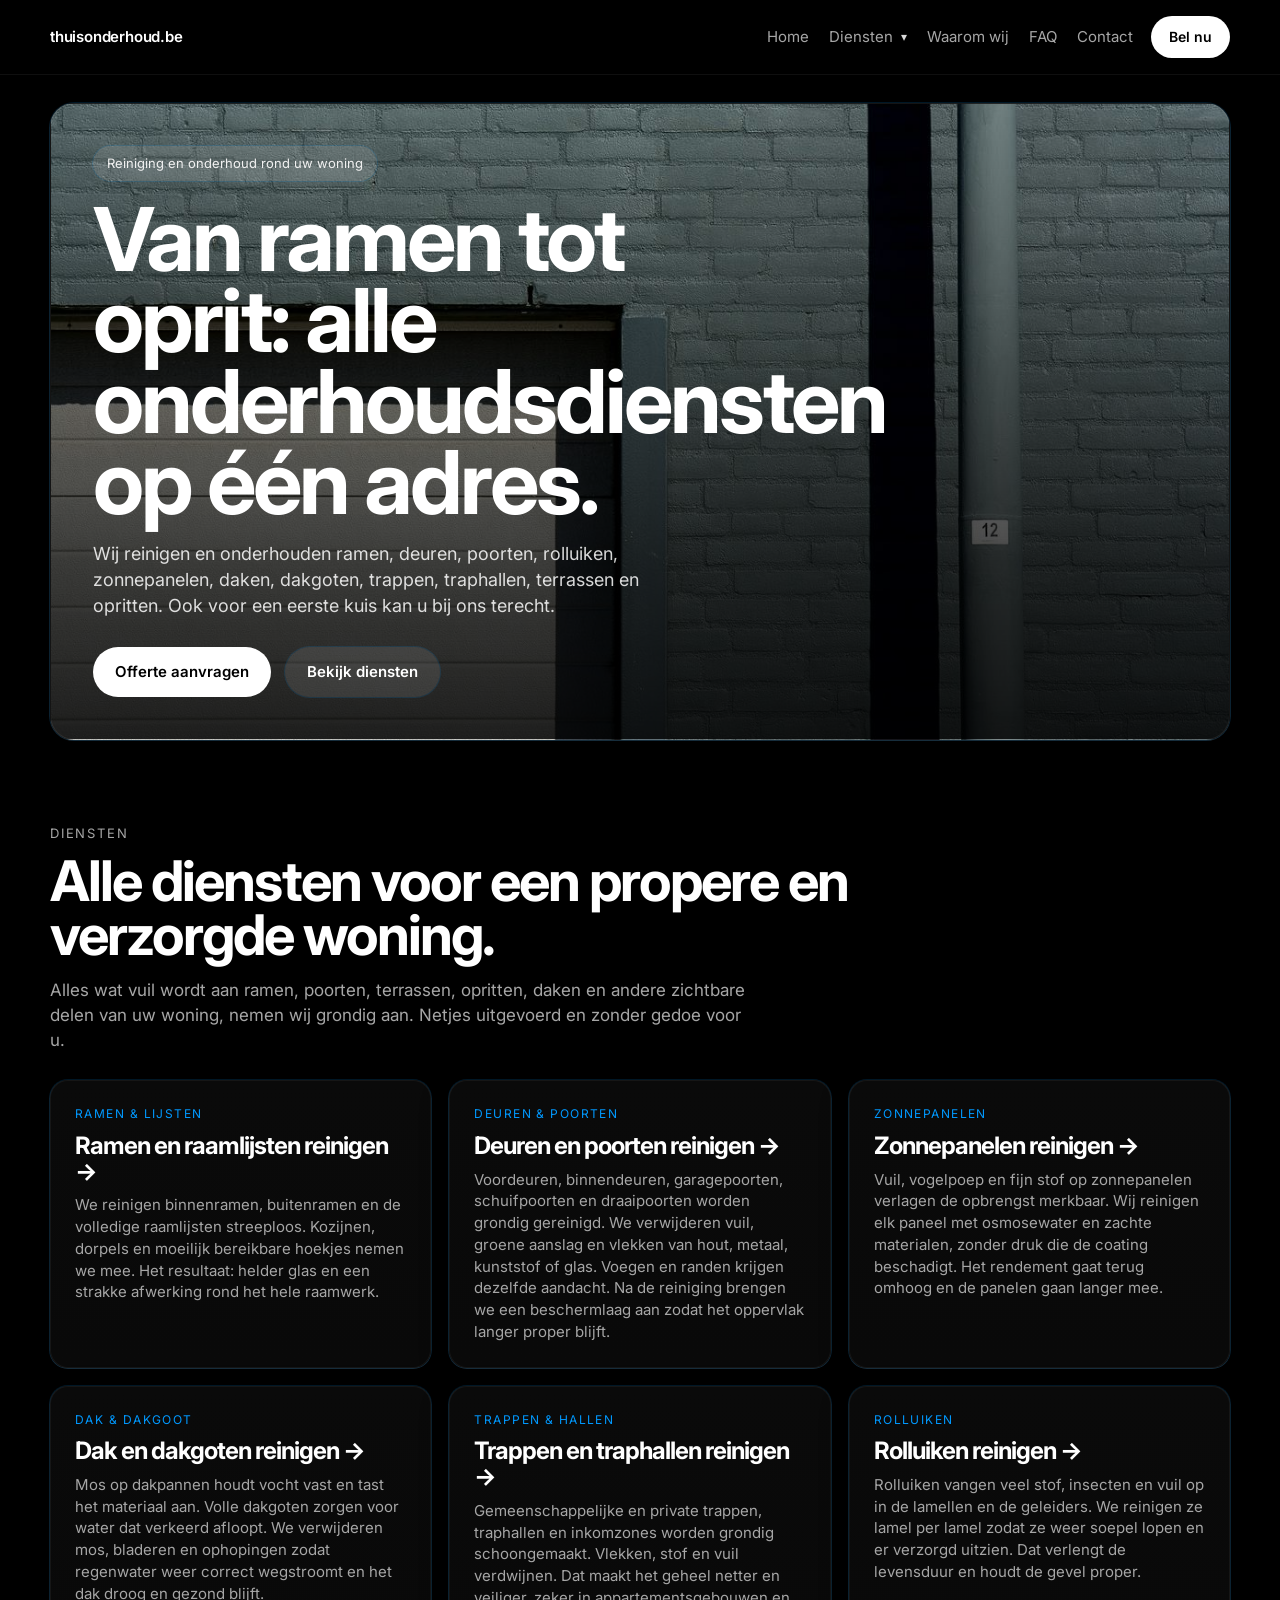
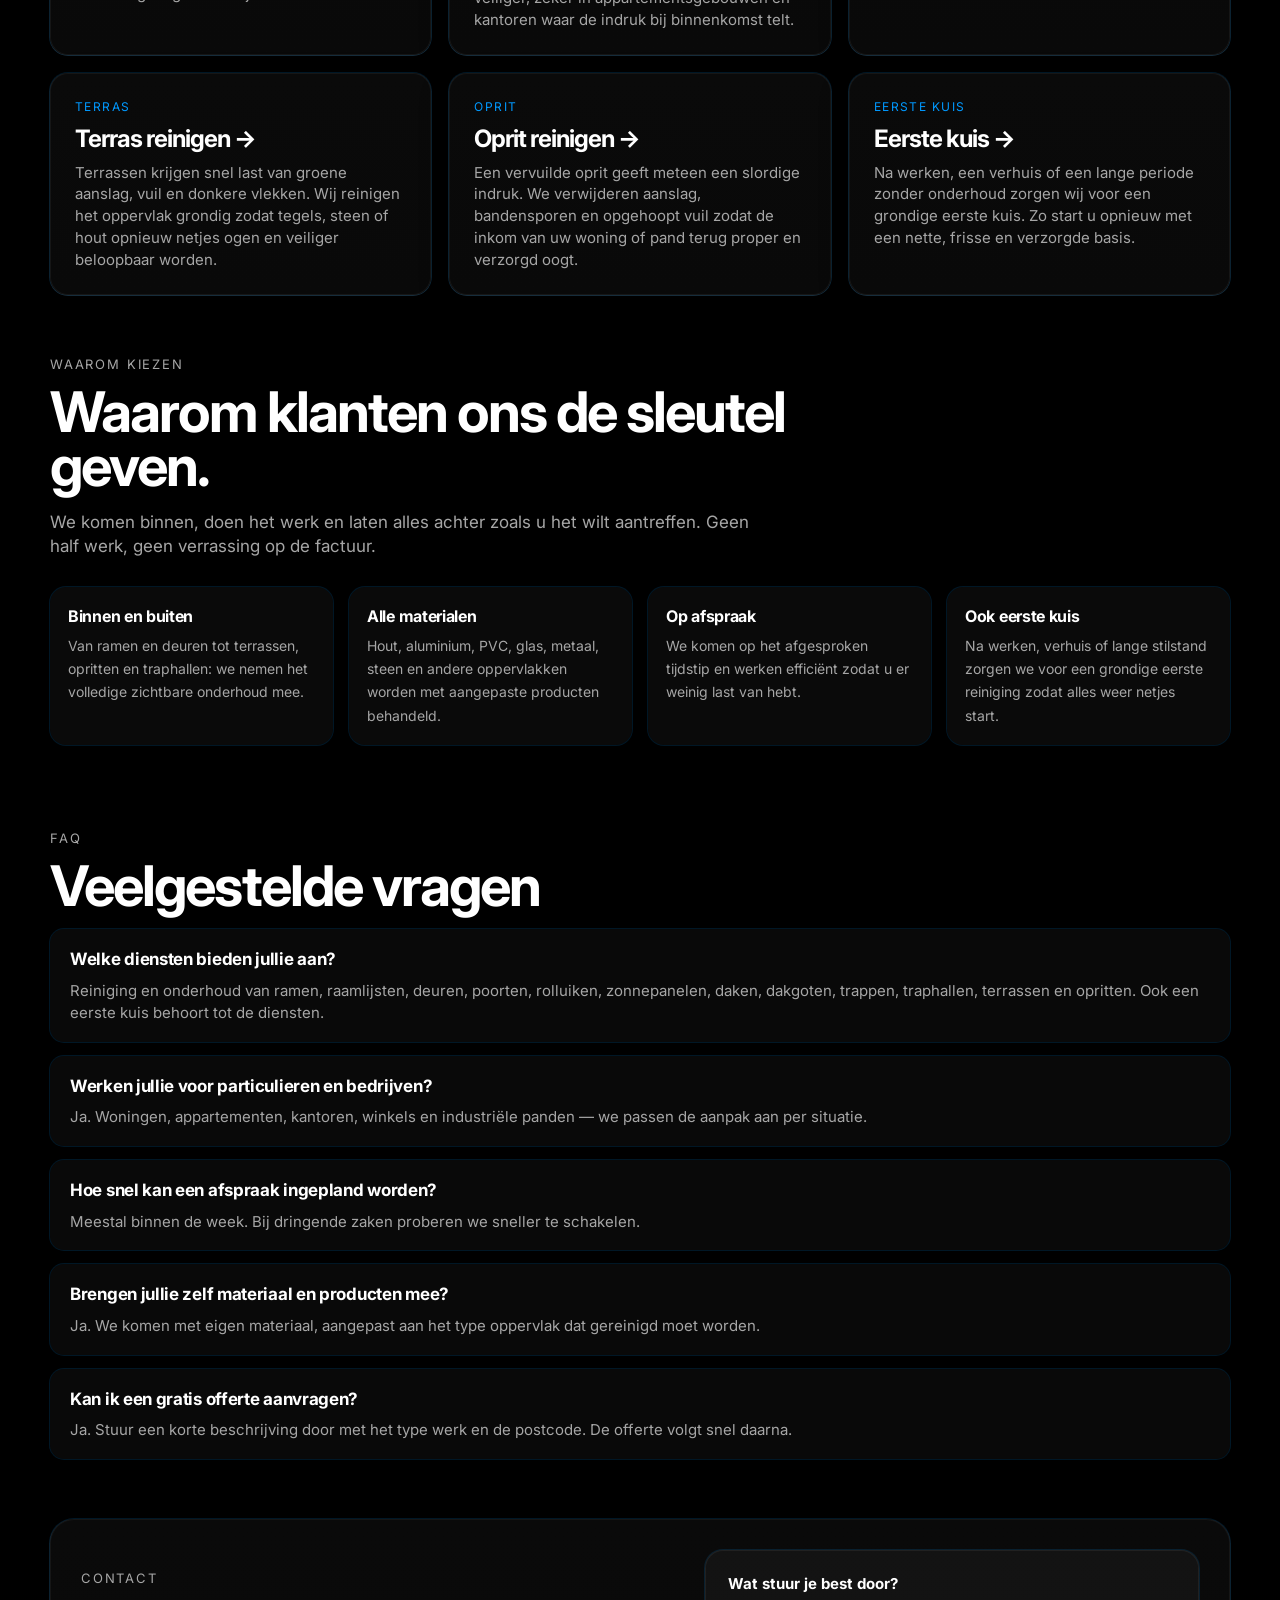
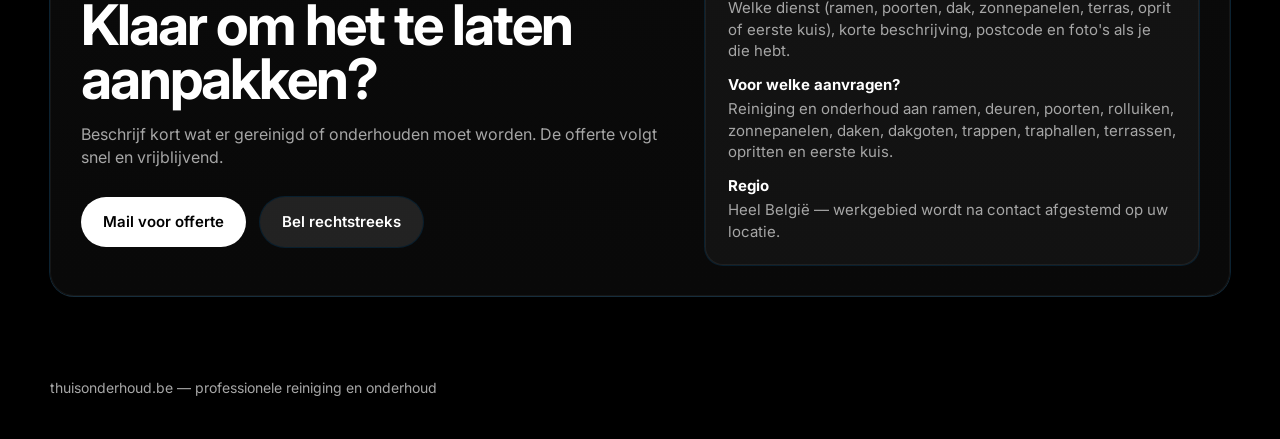
==== index.html @ 071a47ce "Add dedicated pages for new services" ====
<!DOCTYPE html>
<html lang="nl">
<head>
  <meta charset="UTF-8" />
  <meta name="viewport" content="width=device-width, initial-scale=1.0" />
  <title>Thuisonderhoud | Reiniging en onderhoud van ramen, poorten, daken en meer</title>
  <meta name="description" content="Professionele reiniging en onderhoud van ramen, deuren, poorten, zonnepanelen, daken, dakgoten, rolluiken en traphallen in België." />
  <link rel="preconnect" href="https://fonts.googleapis.com">
  <link rel="preconnect" href="https://fonts.gstatic.com" crossorigin>
  <link href="https://fonts.googleapis.com/css2?family=DM+Sans:opsz,wght@9..40,400;9..40,500;9..40,600;9..40,700;9..40,800&family=Inter:wght@400;500;600;700&display=swap" rel="stylesheet">
  <style>
    :root {
      --bg: #000000;
      --surface: #090909;
      --text: #ffffff;
      --muted: #a6a6a6;
      --accent: #0099ff;
      --accent-ring: rgba(0, 153, 255, 0.15);
      --frost: rgba(255, 255, 255, 0.1);
      --frost-hover: rgba(255, 255, 255, 0.16);
      --radius-card: 14px;
      --radius-pill: 999px;
      --container: 1180px;
      --shadow-float: rgba(255, 255, 255, 0.1) 0px 0.5px 0px 0.5px, rgba(0, 0, 0, 0.25) 0px 10px 30px;
      --ring: rgba(0, 153, 255, 0.15) 0px 0px 0px 1px;
    }

    * { box-sizing: border-box; margin: 0; padding: 0; }
    html { scroll-behavior: smooth; }
    body {
      background: var(--bg);
      color: var(--text);
      font-family: 'Inter', system-ui, sans-serif;
      line-height: 1.45;
      -webkit-font-smoothing: antialiased;
      text-rendering: optimizeLegibility;
    }
    a { color: inherit; text-decoration: none; }
    img { max-width: 100%; display: block; }
    .container { width: min(100% - 32px, var(--container)); margin: 0 auto; }

    nav {
      position: sticky;
      top: 0;
      z-index: 50;
      background: rgba(0,0,0,0.92);
      border-bottom: 1px solid rgba(255,255,255,0.06);
      backdrop-filter: blur(8px);
    }
    .nav-inner {
      display: flex;
      align-items: center;
      justify-content: space-between;
      padding: 16px 0;
      gap: 16px;
    }
    .brand {
      font-size: 15px;
      font-weight: 600;
      letter-spacing: -0.2px;
    }
    .nav-shell {
      display: flex;
      align-items: center;
      gap: 18px;
    }
    .nav-links {
      display: flex;
      gap: 20px;
      color: var(--muted);
      font-size: 15px;
      align-items: center;
    }
    .nav-item {
      position: relative;
    }
    .nav-item > a,
    .nav-item > button {
      display: inline-flex;
      align-items: center;
      gap: 8px;
      background: none;
      border: 0;
      color: inherit;
      font: inherit;
      cursor: pointer;
    }
    .nav-item.has-dropdown > button::after {
      content: '▾';
      font-size: 12px;
      color: #d9d9d9;
    }
    .nav-dropdown {
      position: absolute;
      top: calc(100% + 14px);
      left: 0;
      min-width: 300px;
      background: rgba(12,12,12,0.98);
      border: 1px solid rgba(255,255,255,0.08);
      border-radius: 18px;
      padding: 12px;
      box-shadow: var(--ring), var(--shadow-float);
      display: none;
      z-index: 60;
    }
    .nav-dropdown a {
      display: block;
      padding: 12px 14px;
      border-radius: 12px;
      color: #f2f2f2;
    }
    .nav-dropdown a:hover {
      background: rgba(255,255,255,0.08);
    }
    .nav-item:hover .nav-dropdown,
    .nav-item:focus-within .nav-dropdown,
    .nav-item.open .nav-dropdown {
      display: block;
    }
    .nav-toggle {
      display: none;
      width: 46px;
      height: 46px;
      border-radius: 14px;
      border: 1px solid rgba(255,255,255,0.1);
      background: rgba(255,255,255,0.06);
      color: #fff;
      align-items: center;
      justify-content: center;
      font-size: 20px;
      cursor: pointer;
    }
    .nav-cta {
      padding: 11px 18px;
      border-radius: var(--radius-pill);
      background: #fff;
      color: #000;
      font-size: 14px;
      font-weight: 600;
      white-space: nowrap;
    }

    .hero {
      padding: 28px 0 42px;
    }
    .hero-banner {
      position: relative;
      min-height: 620px;
      border-radius: 24px;
      overflow: hidden;
      display: flex;
      align-items: flex-end;
      padding: 42px;
      background:
        linear-gradient(180deg, rgba(0,0,0,0.12) 0%, rgba(0,0,0,0.72) 72%, rgba(0,0,0,0.86) 100%),
        url('assets/hero-clean.jpg') center center / cover no-repeat;
      box-shadow: var(--ring), var(--shadow-float);
      border: 1px solid rgba(255,255,255,0.08);
    }
    .hero-copy {
      max-width: 640px;
    }
    .eyebrow {
      display: inline-block;
      margin-bottom: 18px;
      padding: 8px 14px;
      border-radius: var(--radius-pill);
      background: rgba(255,255,255,0.12);
      color: #f1f1f1;
      font-size: 13px;
      box-shadow: var(--ring);
    }
    h1 {
      font-size: clamp(42px, 8vw, 88px);
      line-height: 0.92;
      letter-spacing: -3px;
      font-weight: 700;
      max-width: 760px;
    }
    .hero p {
      margin-top: 18px;
      max-width: 560px;
      color: rgba(255,255,255,0.84);
      font-size: 18px;
    }
    .hero-actions {
      display: flex;
      gap: 14px;
      margin-top: 28px;
      flex-wrap: wrap;
    }
    .btn-primary,
    .btn-secondary {
      padding: 14px 22px;
      border-radius: var(--radius-pill);
      font-weight: 600;
      font-size: 15px;
      transition: 0.2s ease;
    }
    .btn-primary {
      background: #fff;
      color: #000;
    }
    .btn-secondary {
      background: var(--frost);
      color: #fff;
      box-shadow: var(--ring);
    }
    .btn-secondary:hover { background: var(--frost-hover); }

    section {
      padding: 42px 0;
    }
    .section-alt {
      padding-top: 18px;
    }
    .section-compact {
      padding-top: 18px;
      padding-bottom: 54px;
    }
    .section-label {
      color: var(--muted);
      font-size: 13px;
      margin-bottom: 12px;
      text-transform: uppercase;
      letter-spacing: 0.14em;
    }
    h2 {
      font-size: clamp(30px, 5vw, 56px);
      line-height: 0.96;
      letter-spacing: -2px;
      font-weight: 700;
      max-width: 820px;
      margin-bottom: 16px;
    }
    .section-intro {
      color: var(--muted);
      max-width: 700px;
      font-size: 17px;
      margin-bottom: 28px;
    }

    .cards {
      display: grid;
      grid-template-columns: repeat(3, minmax(0, 1fr));
      gap: 18px;
    }
    .card {
      background: linear-gradient(180deg, rgba(255,255,255,0.04) 0%, rgba(9,9,9,1) 100%);
      border-radius: 18px;
      padding: 24px;
      box-shadow: var(--ring), var(--shadow-float);
      border: 1px solid rgba(255,255,255,0.05);
    }
    .card-kicker {
      color: var(--accent);
      font-size: 12px;
      margin-bottom: 10px;
      text-transform: uppercase;
      letter-spacing: 0.12em;
    }
    .card h3 {
      font-size: 24px;
      line-height: 1.08;
      letter-spacing: -1px;
      margin-bottom: 10px;
    }
    .card p {
      color: var(--muted);
      font-size: 15px;
    }

    .feature-band {
      display: grid;
      grid-template-columns: repeat(4, minmax(0, 1fr));
      gap: 16px;
    }
    .feature-pill {
      padding: 18px;
      border-radius: 16px;
      background: rgba(255,255,255,0.04);
      box-shadow: var(--ring);
    }
    .feature-pill strong {
      display: block;
      margin-bottom: 6px;
      font-size: 16px;
      letter-spacing: -0.3px;
    }
    .feature-pill span {
      color: var(--muted);
      font-size: 14px;
    }

    .faq-list {
      display: grid;
      gap: 14px;
    }
    .faq-item {
      background: var(--surface);
      border-radius: 14px;
      padding: 18px 20px;
      box-shadow: var(--ring);
    }
    .faq-item strong {
      display: block;
      font-size: 17px;
      margin-bottom: 8px;
      letter-spacing: -0.3px;
    }
    .faq-item p {
      color: var(--muted);
      font-size: 15px;
    }

    .cta-wrap {
      background: linear-gradient(180deg, rgba(255,255,255,0.04) 0%, rgba(9,9,9,1) 100%);
      border-radius: 24px;
      padding: 30px;
      box-shadow: var(--ring), var(--shadow-float);
      border: 1px solid rgba(255,255,255,0.05);
      display: grid;
      grid-template-columns: 1.1fr 0.9fr;
      gap: 20px;
      align-items: center;
    }
    .cta-wrap p { color: var(--muted); font-size: 16px; margin-top: 12px; }

    .contact-box {
      background: rgba(255,255,255,0.04);
      border-radius: 18px;
      padding: 22px;
      border: 1px solid rgba(255,255,255,0.06);
      box-shadow: var(--ring);
    }
    .contact-box ul {
      list-style: none;
      display: grid;
      gap: 12px;
      color: var(--muted);
      font-size: 15px;
    }
    .contact-box li strong {
      color: #fff;
      display: block;
      margin-bottom: 2px;
    }

    footer {
      padding: 28px 0 40px;
      color: var(--muted);
      font-size: 14px;
    }

    @media (max-width: 980px) {
      .cta-wrap,
      .cards,
      .feature-band {
        grid-template-columns: 1fr;
      }
      .nav-inner {
        display: grid;
        grid-template-columns: 1fr auto;
        align-items: center;
      }
      .nav-shell {
        width: 100%;
        grid-column: 1 / -1;
        order: 3;
        display: none;
        flex-direction: column;
        align-items: stretch;
        gap: 14px;
        padding: 14px 0 6px;
      }
      .nav-shell.open {
        display: flex;
      }
      .nav-toggle {
        display: inline-flex;
      }
      .nav-links {
        display: flex;
        flex-direction: column;
        align-items: stretch;
        gap: 10px;
        width: 100%;
      }
      .nav-item { width: 100%; }
      .nav-item > a,
      .nav-item > button {
        width: 100%;
        justify-content: space-between;
        padding: 14px 16px;
        border-radius: 14px;
        background: rgba(255,255,255,0.05);
        color: #f2f2f2;
      }
      .nav-dropdown {
        position: static;
        min-width: 0;
        margin-top: 8px;
      }
      .nav-item:not(.open) .nav-dropdown {
        display: none;
      }
      .nav-cta {
        width: 100%;
        text-align: center;
        display: inline-flex;
        justify-content: center;
      }
      h1 {
        font-size: clamp(34px, 11vw, 52px);
        letter-spacing: -1.8px;
      }
      h2 { letter-spacing: -1.2px; }
      .hero {
        padding-top: 20px;
        padding-bottom: 30px;
      }
      .hero-banner {
        min-height: 420px;
        padding: 24px;
        border-radius: 20px;
      }
      .hero p {
        font-size: 16px;
      }
      .hero-actions {
        gap: 10px;
      }
      .btn-primary,
      .btn-secondary {
        width: 100%;
        text-align: center;
      }
      .card,
      .cta-wrap,
      .contact-box {
        border-radius: 16px;
      }
      .card,
      .contact-box {
        padding: 20px;
      }
      .cta-wrap {
        padding: 22px;
      }
      .section-compact { padding-bottom: 42px; }
    }
  </style>
</head>
<body>
  <nav>
    <div class="container nav-inner">
      <a class="brand" href="index.html">thuisonderhoud.be</a>
      <button class="nav-toggle" type="button" aria-label="Menu openen" aria-expanded="false">☰</button>
      <div class="nav-shell">
        <div class="nav-links">
          <div class="nav-item"><a href="index.html">Home</a></div>
          <div class="nav-item has-dropdown">
            <button type="button">Diensten</button>
            <div class="nav-dropdown">
              <a href="ramen-en-lijsten.html">Ramenreiniging</a>
              <a href="deuren-en-poorten.html">Deuren en poorten reiniging</a>
              <a href="zonnepanelen.html">Zonnepanelen reinigen</a>
              <a href="dak-en-dakgoot.html">Dak en dakgoot onderhoud</a>
              <a href="trappen-en-traphallen.html">Trap en traphallen onderhoud</a>
              <a href="rolluiken.html">Rolluiken onderhoud</a>
              <a href="terras-reinigen.html">Terras reinigen</a>
              <a href="oprit-reinigen.html">Oprit reinigen</a>
              <a href="eerste-kuis.html">Eerste kuis</a>
              <a href="#contact">Offerte aanvragen</a>
            </div>
          </div>
          <div class="nav-item"><a href="#voordelen">Waarom wij</a></div>
          <div class="nav-item"><a href="#faq">FAQ</a></div>
          <div class="nav-item"><a href="contact.html">Contact</a></div>
        </div>
        <a class="nav-cta" href="tel:+32000000000">Bel nu</a>
      </div>
    </div>
  </nav>

  <main>
    <section class="hero">
      <div class="container">
        <div class="hero-banner">
          <div class="hero-copy">
            <span class="eyebrow">Reiniging en onderhoud rond uw woning</span>
            <h1>Van ramen tot oprit: alle onderhoudsdiensten op één adres.</h1>
            <p>Wij reinigen en onderhouden ramen, deuren, poorten, rolluiken, zonnepanelen, daken, dakgoten, trappen, traphallen, terrassen en opritten. Ook voor een eerste kuis kan u bij ons terecht.</p>
            <div class="hero-actions">
              <a class="btn-primary" href="#contact">Offerte aanvragen</a>
              <a class="btn-secondary" href="#diensten">Bekijk diensten</a>
            </div>
          </div>
        </div>
      </div>
    </section>

    <section id="diensten">
      <div class="container">
        <div class="section-label">Diensten</div>
        <h2>Alle diensten voor een propere en verzorgde woning.</h2>
        <p class="section-intro">Alles wat vuil wordt aan ramen, poorten, terrassen, opritten, daken en andere zichtbare delen van uw woning, nemen wij grondig aan. Netjes uitgevoerd en zonder gedoe voor u.</p>
        <div class="cards">
          <article class="card">
            <div class="card-kicker">Ramen &amp; lijsten</div>
<a href="ramen-en-lijsten.html" style="color:inherit;"><h3>Ramen en raamlijsten reinigen →</h3></a>
            <p>We reinigen binnenramen, buitenramen en de volledige raamlijsten streeploos. Kozijnen, dorpels en moeilijk bereikbare hoekjes nemen we mee. Het resultaat: helder glas en een strakke afwerking rond het hele raamwerk.</p>
          </article>
          <article class="card">
            <div class="card-kicker">Deuren &amp; poorten</div>
<a href="deuren-en-poorten.html" style="color:inherit;"><h3>Deuren en poorten reinigen →</h3></a>
            <p>Voordeuren, binnendeuren, garagepoorten, schuifpoorten en draaipoorten worden grondig gereinigd. We verwijderen vuil, groene aanslag en vlekken van hout, metaal, kunststof of glas. Voegen en randen krijgen dezelfde aandacht. Na de reiniging brengen we een beschermlaag aan zodat het oppervlak langer proper blijft.</p>
          </article>
          <article class="card">
            <div class="card-kicker">Zonnepanelen</div>
<a href="zonnepanelen.html" style="color:inherit;"><h3>Zonnepanelen reinigen →</h3></a>
            <p>Vuil, vogelpoep en fijn stof op zonnepanelen verlagen de opbrengst merkbaar. Wij reinigen elk paneel met osmosewater en zachte materialen, zonder druk die de coating beschadigt. Het rendement gaat terug omhoog en de panelen gaan langer mee.</p>
          </article>
          <article class="card">
            <div class="card-kicker">Dak &amp; dakgoot</div>
<a href="dak-en-dakgoot.html" style="color:inherit;"><h3>Dak en dakgoten reinigen →</h3></a>
            <p>Mos op dakpannen houdt vocht vast en tast het materiaal aan. Volle dakgoten zorgen voor water dat verkeerd afloopt. We verwijderen mos, bladeren en ophopingen zodat regenwater weer correct wegstroomt en het dak droog en gezond blijft.</p>
          </article>
          <article class="card">
            <div class="card-kicker">Trappen &amp; hallen</div>
<a href="trappen-en-traphallen.html" style="color:inherit;"><h3>Trappen en traphallen reinigen →</h3></a>
            <p>Gemeenschappelijke en private trappen, traphallen en inkomzones worden grondig schoongemaakt. Vlekken, stof en vuil verdwijnen. Dat maakt het geheel netter en veiliger, zeker in appartementsgebouwen en kantoren waar de indruk bij binnenkomst telt.</p>
          </article>
          <article class="card">
            <div class="card-kicker">Rolluiken</div>
<a href="rolluiken.html" style="color:inherit;"><h3>Rolluiken reinigen →</h3></a>
            <p>Rolluiken vangen veel stof, insecten en vuil op in de lamellen en de geleiders. We reinigen ze lamel per lamel zodat ze weer soepel lopen en er verzorgd uitzien. Dat verlengt de levensduur en houdt de gevel proper.</p>
          </article>
          <article class="card">
            <div class="card-kicker">Terras</div>
<a href="terras-reinigen.html" style="color:inherit;"><h3>Terras reinigen →</h3></a>
            <p>Terrassen krijgen snel last van groene aanslag, vuil en donkere vlekken. Wij reinigen het oppervlak grondig zodat tegels, steen of hout opnieuw netjes ogen en veiliger beloopbaar worden.</p>
          </article>
          <article class="card">
            <div class="card-kicker">Oprit</div>
<a href="oprit-reinigen.html" style="color:inherit;"><h3>Oprit reinigen →</h3></a>
            <p>Een vervuilde oprit geeft meteen een slordige indruk. We verwijderen aanslag, bandensporen en opgehoopt vuil zodat de inkom van uw woning of pand terug proper en verzorgd oogt.</p>
          </article>
          <article class="card">
            <div class="card-kicker">Eerste kuis</div>
<a href="eerste-kuis.html" style="color:inherit;"><h3>Eerste kuis →</h3></a>
            <p>Na werken, een verhuis of een lange periode zonder onderhoud zorgen wij voor een grondige eerste kuis. Zo start u opnieuw met een nette, frisse en verzorgde basis.</p>
          </article>
        </div>
      </div>
    </section>

    <section id="voordelen" class="section-alt">
      <div class="container">
        <div class="section-label">Waarom kiezen</div>
        <h2>Waarom klanten ons de sleutel geven.</h2>
        <p class="section-intro">We komen binnen, doen het werk en laten alles achter zoals u het wilt aantreffen. Geen half werk, geen verrassing op de factuur.</p>
        <div class="feature-band">
          <div class="feature-pill">
            <strong>Binnen en buiten</strong>
            <span>Van ramen en deuren tot terrassen, opritten en traphallen: we nemen het volledige zichtbare onderhoud mee.</span>
          </div>
          <div class="feature-pill">
            <strong>Alle materialen</strong>
            <span>Hout, aluminium, PVC, glas, metaal, steen en andere oppervlakken worden met aangepaste producten behandeld.</span>
          </div>
          <div class="feature-pill">
            <strong>Op afspraak</strong>
            <span>We komen op het afgesproken tijdstip en werken efficiënt zodat u er weinig last van hebt.</span>
          </div>
          <div class="feature-pill">
            <strong>Ook eerste kuis</strong>
            <span>Na werken, verhuis of lange stilstand zorgen we voor een grondige eerste reiniging zodat alles weer netjes start.</span>
          </div>
        </div>
      </div>
    </section>

    <section id="faq">
      <div class="container">
        <div class="section-label">FAQ</div>
        <h2>Veelgestelde vragen</h2>
        <div class="faq-list">
          <div class="faq-item">
            <strong>Welke diensten bieden jullie aan?</strong>
            <p>Reiniging en onderhoud van ramen, raamlijsten, deuren, poorten, rolluiken, zonnepanelen, daken, dakgoten, trappen, traphallen, terrassen en opritten. Ook een eerste kuis behoort tot de diensten.</p>
          </div>
          <div class="faq-item">
            <strong>Werken jullie voor particulieren en bedrijven?</strong>
            <p>Ja. Woningen, appartementen, kantoren, winkels en industriële panden — we passen de aanpak aan per situatie.</p>
          </div>
          <div class="faq-item">
            <strong>Hoe snel kan een afspraak ingepland worden?</strong>
            <p>Meestal binnen de week. Bij dringende zaken proberen we sneller te schakelen.</p>
          </div>
          <div class="faq-item">
            <strong>Brengen jullie zelf materiaal en producten mee?</strong>
            <p>Ja. We komen met eigen materiaal, aangepast aan het type oppervlak dat gereinigd moet worden.</p>
          </div>
          <div class="faq-item">
            <strong>Kan ik een gratis offerte aanvragen?</strong>
            <p>Ja. Stuur een korte beschrijving door met het type werk en de postcode. De offerte volgt snel daarna.</p>
          </div>
        </div>
      </div>
    </section>

    <section id="contact" class="section-compact">
      <div class="container">
        <div class="cta-wrap">
          <div>
            <div class="section-label">Contact</div>
            <h2>Klaar om het te laten aanpakken?</h2>
            <p>Beschrijf kort wat er gereinigd of onderhouden moet worden. De offerte volgt snel en vrijblijvend.</p>
            <div class="hero-actions">
              <a class="btn-primary" href="mailto:info@thuisonderhoud.be">Mail voor offerte</a>
              <a class="btn-secondary" href="tel:+32000000000">Bel rechtstreeks</a>
            </div>
          </div>
          <div class="contact-box">
            <ul>
              <li><strong>Wat stuur je best door?</strong> Welke dienst (ramen, poorten, dak, zonnepanelen, terras, oprit of eerste kuis), korte beschrijving, postcode en foto's als je die hebt.</li>
              <li><strong>Voor welke aanvragen?</strong> Reiniging en onderhoud aan ramen, deuren, poorten, rolluiken, zonnepanelen, daken, dakgoten, trappen, traphallen, terrassen, opritten en eerste kuis.</li>
              <li><strong>Regio</strong> Heel België — werkgebied wordt na contact afgestemd op uw locatie.</li>
            </ul>
          </div>
        </div>
      </div>
    </section>
  </main>

  <footer>
    <div class="container">thuisonderhoud.be — professionele reiniging en onderhoud</div>
  </footer>
  <script>
    const navToggle = document.querySelector('.nav-toggle');
    const navShell = document.querySelector('.nav-shell');
    const dropdownButton = document.querySelector('.nav-item.has-dropdown > button');
    const dropdownItem = document.querySelector('.nav-item.has-dropdown');

    if (navToggle && navShell) {
      navToggle.addEventListener('click', () => {
        const open = navShell.classList.toggle('open');
        navToggle.setAttribute('aria-expanded', open ? 'true' : 'false');
      });
    }

    if (dropdownButton && dropdownItem && window.innerWidth <= 980) {
      dropdownButton.addEventListener('click', () => {
        dropdownItem.classList.toggle('open');
      });
    }
  </script>
</body>
</html>
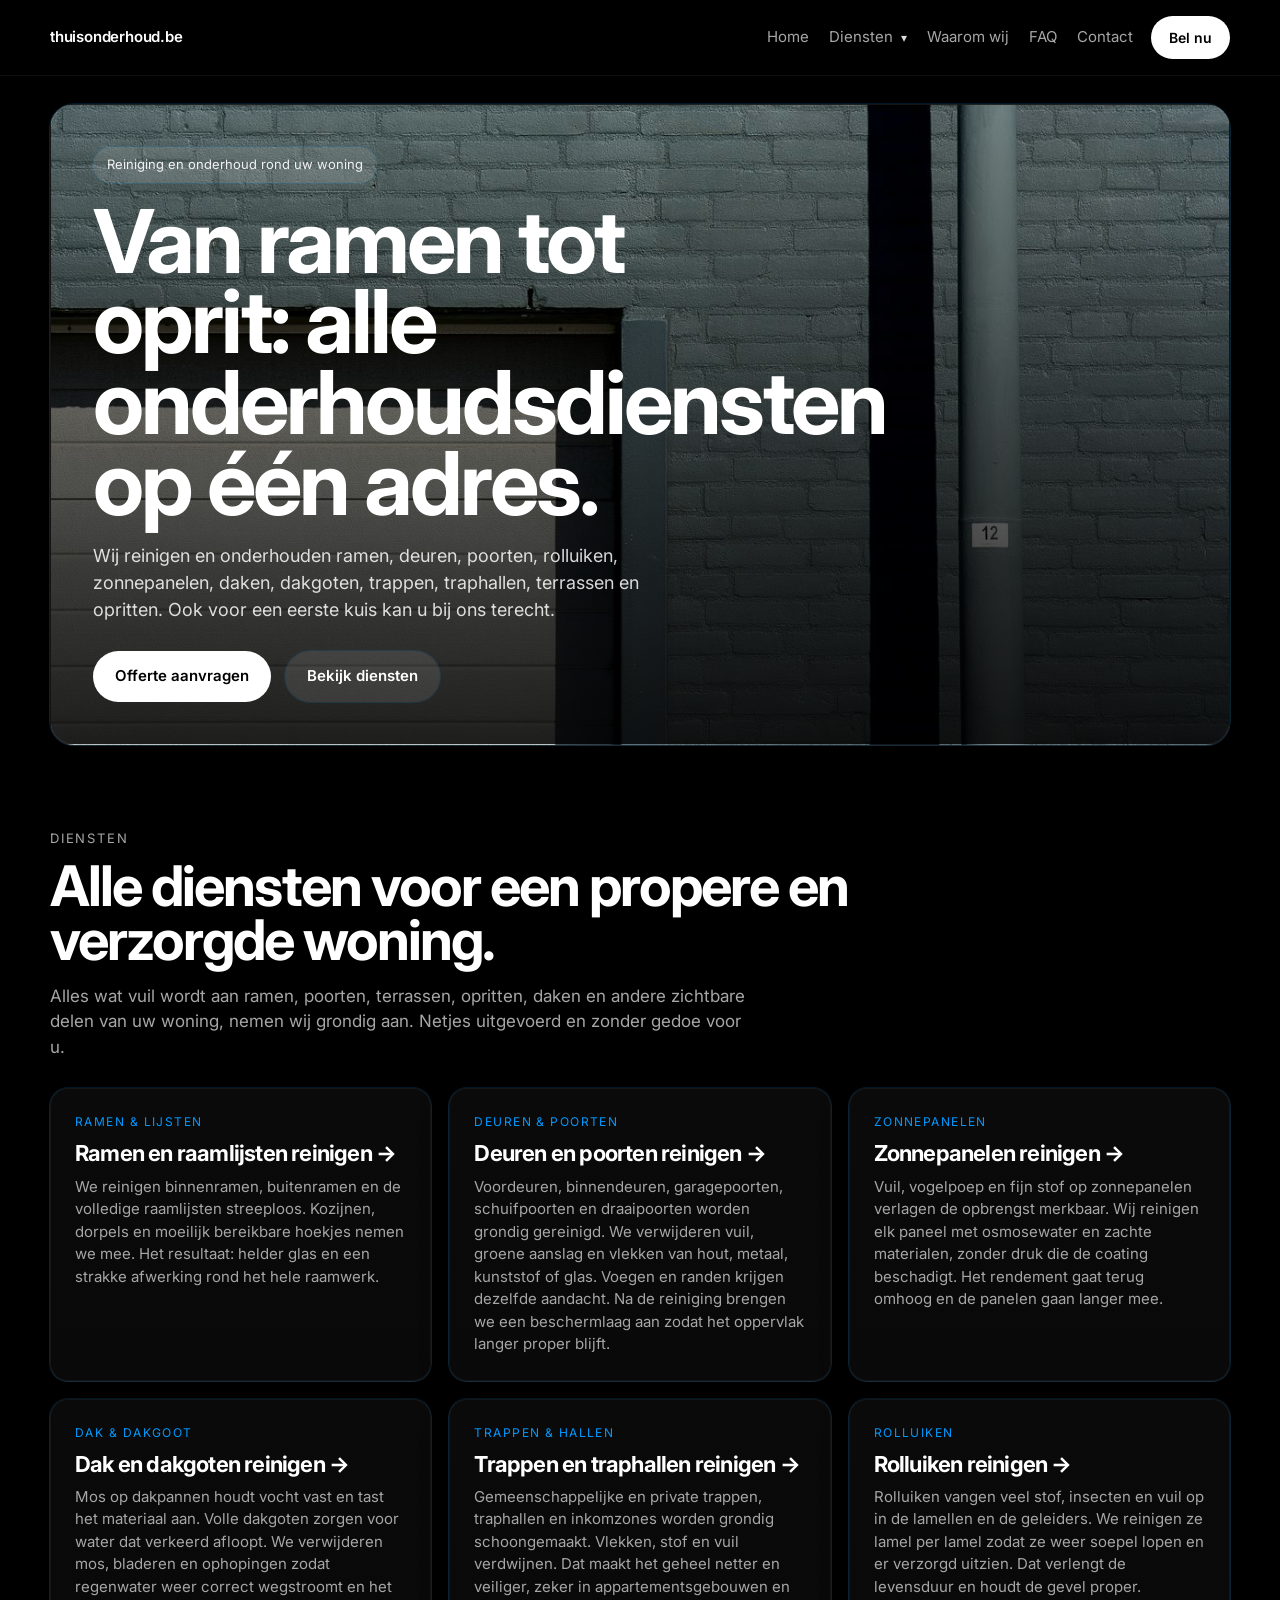
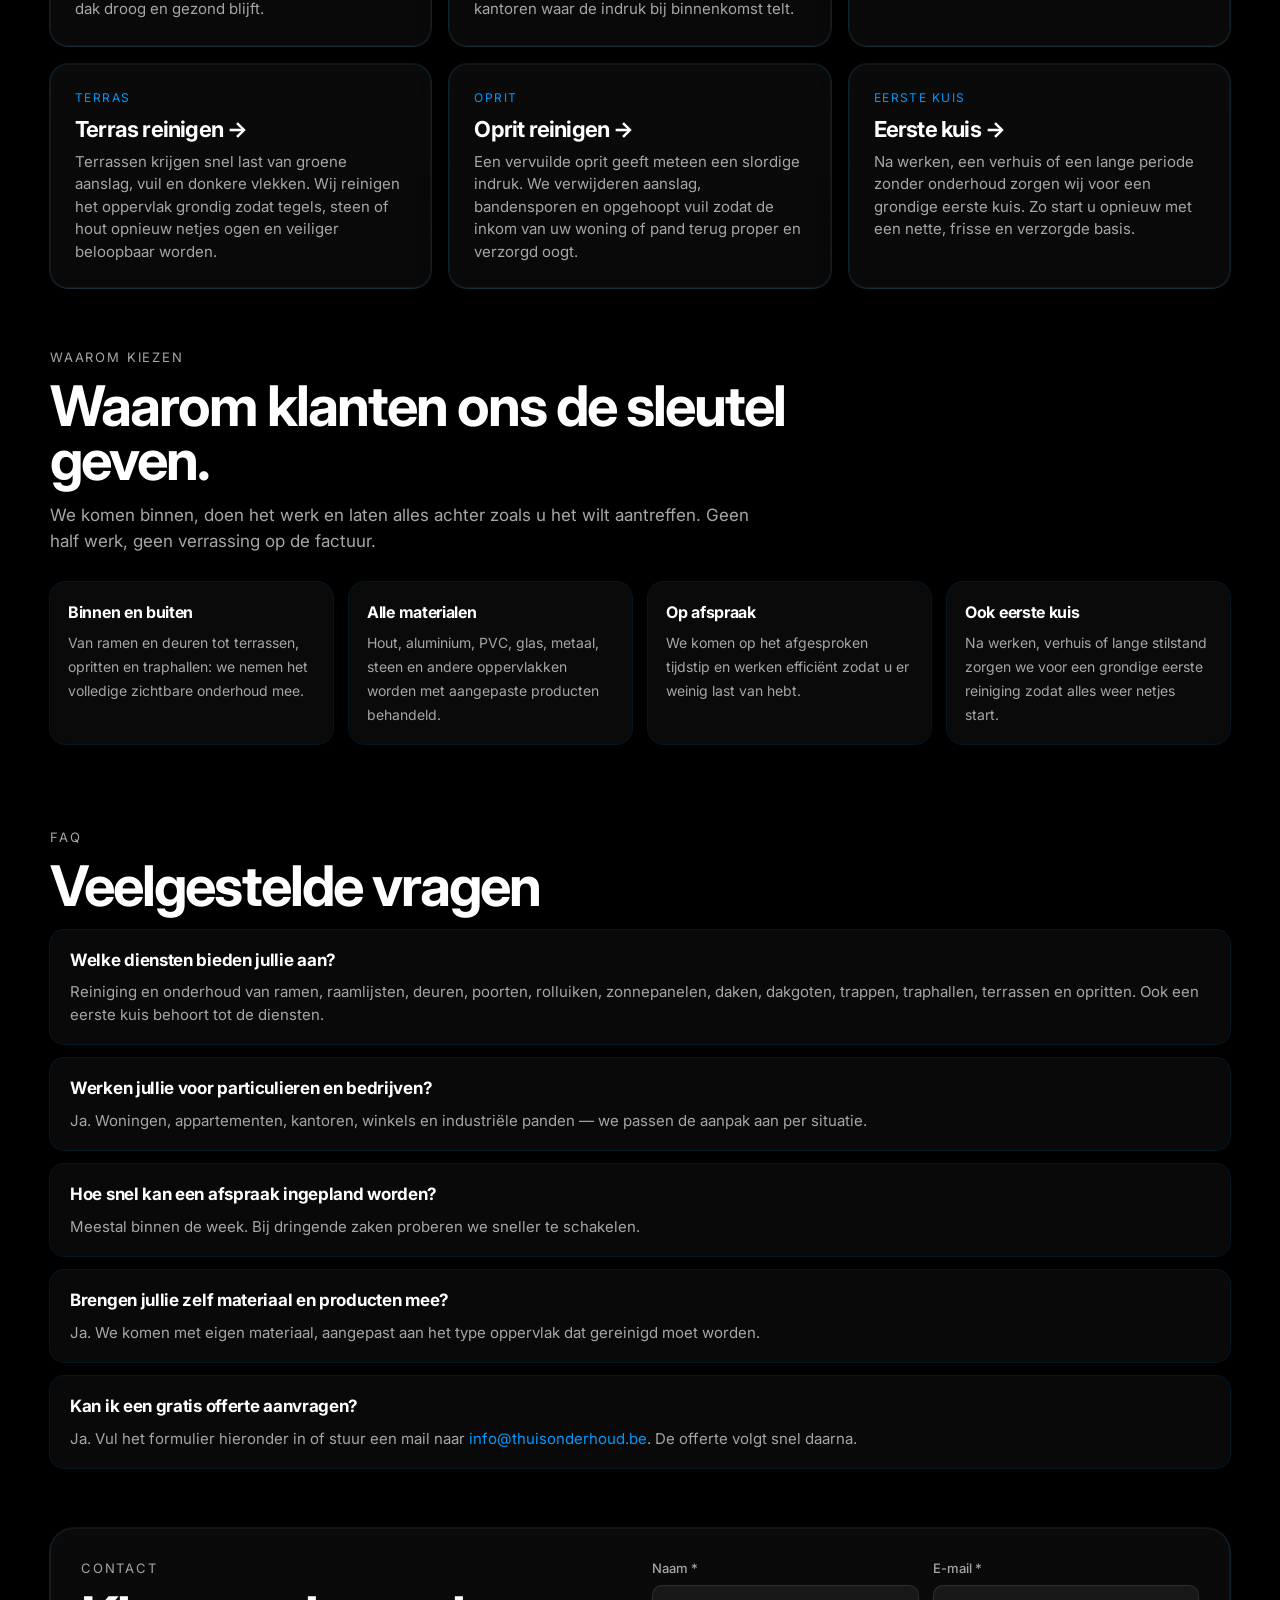
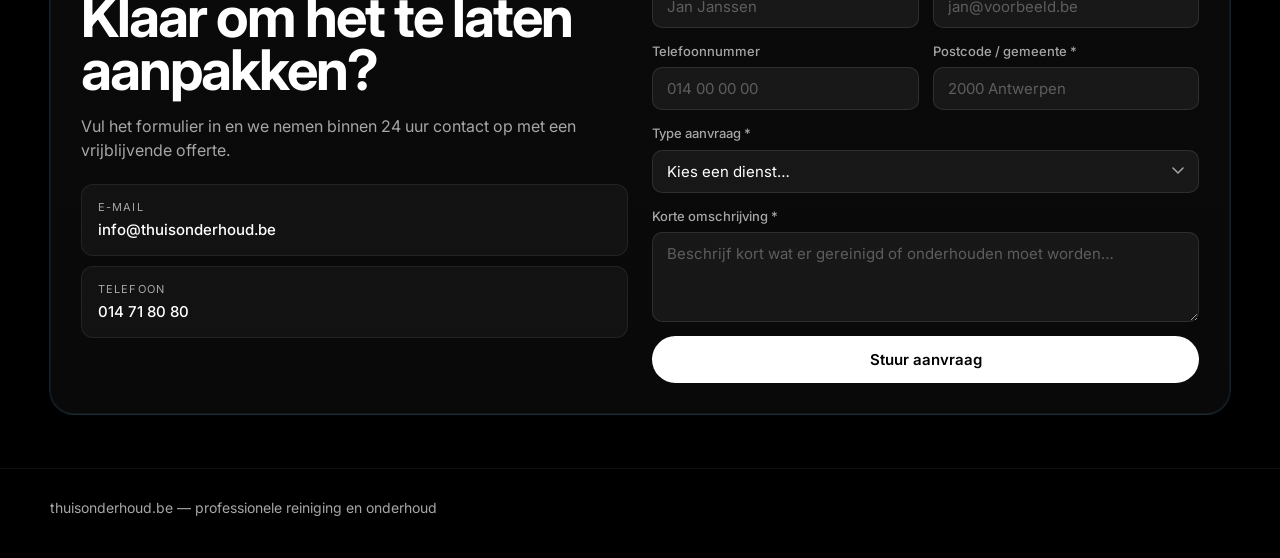
==== commit 7e8b39b2: "Optimaliseer volledige website: SEO, CSS consolidatie, contactformulier, telefoon - Voeg contactform" ====
--- a/index.html
+++ b/index.html
@@ -4,452 +4,37 @@
   <meta charset="UTF-8" />
   <meta name="viewport" content="width=device-width, initial-scale=1.0" />
   <title>Thuisonderhoud | Reiniging en onderhoud van ramen, poorten, daken en meer</title>
-  <meta name="description" content="Professionele reiniging en onderhoud van ramen, deuren, poorten, zonnepanelen, daken, dakgoten, rolluiken en traphallen in België." />
+  <meta name="description" content="Professionele reiniging en onderhoud van ramen, deuren, poorten, zonnepanelen, daken, dakgoten, rolluiken en traphallen in heel België." />
+  <!-- Open Graph -->
+  <meta property="og:type" content="website" />
+  <meta property="og:site_name" content="thuisonderhoud.be" />
+  <meta property="og:title" content="Thuisonderhoud | Reiniging en onderhoud van ramen, poorten, daken en meer" />
+  <meta property="og:description" content="Professionele reiniging en onderhoud van ramen, deuren, poorten, zonnepanelen, daken, dakgoten, rolluiken en traphallen in heel België." />
+  <meta property="og:image" content="https://thuisonderhoud.be/assets/hero-clean.jpg" />
+  <meta property="og:url" content="https://thuisonderhoud.be/" />
+  <meta name="twitter:card" content="summary_large_image" />
+  <!-- Canonical -->
+  <link rel="canonical" href="https://thuisonderhoud.be/" />
+  <!-- Fonts -->
   <link rel="preconnect" href="https://fonts.googleapis.com">
   <link rel="preconnect" href="https://fonts.gstatic.com" crossorigin>
-  <link href="https://fonts.googleapis.com/css2?family=DM+Sans:opsz,wght@9..40,400;9..40,500;9..40,600;9..40,700;9..40,800&family=Inter:wght@400;500;600;700&display=swap" rel="stylesheet">
-  <style>
-    :root {
-      --bg: #000000;
-      --surface: #090909;
-      --text: #ffffff;
-      --muted: #a6a6a6;
-      --accent: #0099ff;
-      --accent-ring: rgba(0, 153, 255, 0.15);
-      --frost: rgba(255, 255, 255, 0.1);
-      --frost-hover: rgba(255, 255, 255, 0.16);
-      --radius-card: 14px;
-      --radius-pill: 999px;
-      --container: 1180px;
-      --shadow-float: rgba(255, 255, 255, 0.1) 0px 0.5px 0px 0.5px, rgba(0, 0, 0, 0.25) 0px 10px 30px;
-      --ring: rgba(0, 153, 255, 0.15) 0px 0px 0px 1px;
-    }
-
-    * { box-sizing: border-box; margin: 0; padding: 0; }
-    html { scroll-behavior: smooth; }
-    body {
-      background: var(--bg);
-      color: var(--text);
-      font-family: 'Inter', system-ui, sans-serif;
-      line-height: 1.45;
-      -webkit-font-smoothing: antialiased;
-      text-rendering: optimizeLegibility;
-    }
-    a { color: inherit; text-decoration: none; }
-    img { max-width: 100%; display: block; }
-    .container { width: min(100% - 32px, var(--container)); margin: 0 auto; }
-
-    nav {
-      position: sticky;
-      top: 0;
-      z-index: 50;
-      background: rgba(0,0,0,0.92);
-      border-bottom: 1px solid rgba(255,255,255,0.06);
-      backdrop-filter: blur(8px);
-    }
-    .nav-inner {
-      display: flex;
-      align-items: center;
-      justify-content: space-between;
-      padding: 16px 0;
-      gap: 16px;
-    }
-    .brand {
-      font-size: 15px;
-      font-weight: 600;
-      letter-spacing: -0.2px;
-    }
-    .nav-shell {
-      display: flex;
-      align-items: center;
-      gap: 18px;
-    }
-    .nav-links {
-      display: flex;
-      gap: 20px;
-      color: var(--muted);
-      font-size: 15px;
-      align-items: center;
-    }
-    .nav-item {
-      position: relative;
-    }
-    .nav-item > a,
-    .nav-item > button {
-      display: inline-flex;
-      align-items: center;
-      gap: 8px;
-      background: none;
-      border: 0;
-      color: inherit;
-      font: inherit;
-      cursor: pointer;
-    }
-    .nav-item.has-dropdown > button::after {
-      content: '▾';
-      font-size: 12px;
-      color: #d9d9d9;
-    }
-    .nav-dropdown {
-      position: absolute;
-      top: calc(100% + 14px);
-      left: 0;
-      min-width: 300px;
-      background: rgba(12,12,12,0.98);
-      border: 1px solid rgba(255,255,255,0.08);
-      border-radius: 18px;
-      padding: 12px;
-      box-shadow: var(--ring), var(--shadow-float);
-      display: none;
-      z-index: 60;
-    }
-    .nav-dropdown a {
-      display: block;
-      padding: 12px 14px;
-      border-radius: 12px;
-      color: #f2f2f2;
-    }
-    .nav-dropdown a:hover {
-      background: rgba(255,255,255,0.08);
-    }
-    .nav-item:hover .nav-dropdown,
-    .nav-item:focus-within .nav-dropdown,
-    .nav-item.open .nav-dropdown {
-      display: block;
-    }
-    .nav-toggle {
-      display: none;
-      width: 46px;
-      height: 46px;
-      border-radius: 14px;
-      border: 1px solid rgba(255,255,255,0.1);
-      background: rgba(255,255,255,0.06);
-      color: #fff;
-      align-items: center;
-      justify-content: center;
-      font-size: 20px;
-      cursor: pointer;
-    }
-    .nav-cta {
-      padding: 11px 18px;
-      border-radius: var(--radius-pill);
-      background: #fff;
-      color: #000;
-      font-size: 14px;
-      font-weight: 600;
-      white-space: nowrap;
-    }
-
-    .hero {
-      padding: 28px 0 42px;
-    }
-    .hero-banner {
-      position: relative;
-      min-height: 620px;
-      border-radius: 24px;
-      overflow: hidden;
-      display: flex;
-      align-items: flex-end;
-      padding: 42px;
-      background:
-        linear-gradient(180deg, rgba(0,0,0,0.12) 0%, rgba(0,0,0,0.72) 72%, rgba(0,0,0,0.86) 100%),
-        url('assets/hero-clean.jpg') center center / cover no-repeat;
-      box-shadow: var(--ring), var(--shadow-float);
-      border: 1px solid rgba(255,255,255,0.08);
-    }
-    .hero-copy {
-      max-width: 640px;
-    }
-    .eyebrow {
-      display: inline-block;
-      margin-bottom: 18px;
-      padding: 8px 14px;
-      border-radius: var(--radius-pill);
-      background: rgba(255,255,255,0.12);
-      color: #f1f1f1;
-      font-size: 13px;
-      box-shadow: var(--ring);
-    }
-    h1 {
-      font-size: clamp(42px, 8vw, 88px);
-      line-height: 0.92;
-      letter-spacing: -3px;
-      font-weight: 700;
-      max-width: 760px;
-    }
-    .hero p {
-      margin-top: 18px;
-      max-width: 560px;
-      color: rgba(255,255,255,0.84);
-      font-size: 18px;
-    }
-    .hero-actions {
-      display: flex;
-      gap: 14px;
-      margin-top: 28px;
-      flex-wrap: wrap;
-    }
-    .btn-primary,
-    .btn-secondary {
-      padding: 14px 22px;
-      border-radius: var(--radius-pill);
-      font-weight: 600;
-      font-size: 15px;
-      transition: 0.2s ease;
-    }
-    .btn-primary {
-      background: #fff;
-      color: #000;
-    }
-    .btn-secondary {
-      background: var(--frost);
-      color: #fff;
-      box-shadow: var(--ring);
-    }
-    .btn-secondary:hover { background: var(--frost-hover); }
-
-    section {
-      padding: 42px 0;
-    }
-    .section-alt {
-      padding-top: 18px;
-    }
-    .section-compact {
-      padding-top: 18px;
-      padding-bottom: 54px;
-    }
-    .section-label {
-      color: var(--muted);
-      font-size: 13px;
-      margin-bottom: 12px;
-      text-transform: uppercase;
-      letter-spacing: 0.14em;
-    }
-    h2 {
-      font-size: clamp(30px, 5vw, 56px);
-      line-height: 0.96;
-      letter-spacing: -2px;
-      font-weight: 700;
-      max-width: 820px;
-      margin-bottom: 16px;
-    }
-    .section-intro {
-      color: var(--muted);
-      max-width: 700px;
-      font-size: 17px;
-      margin-bottom: 28px;
-    }
-
-    .cards {
-      display: grid;
-      grid-template-columns: repeat(3, minmax(0, 1fr));
-      gap: 18px;
-    }
-    .card {
-      background: linear-gradient(180deg, rgba(255,255,255,0.04) 0%, rgba(9,9,9,1) 100%);
-      border-radius: 18px;
-      padding: 24px;
-      box-shadow: var(--ring), var(--shadow-float);
-      border: 1px solid rgba(255,255,255,0.05);
-    }
-    .card-kicker {
-      color: var(--accent);
-      font-size: 12px;
-      margin-bottom: 10px;
-      text-transform: uppercase;
-      letter-spacing: 0.12em;
-    }
-    .card h3 {
-      font-size: 24px;
-      line-height: 1.08;
-      letter-spacing: -1px;
-      margin-bottom: 10px;
-    }
-    .card p {
-      color: var(--muted);
-      font-size: 15px;
-    }
-
-    .feature-band {
-      display: grid;
-      grid-template-columns: repeat(4, minmax(0, 1fr));
-      gap: 16px;
-    }
-    .feature-pill {
-      padding: 18px;
-      border-radius: 16px;
-      background: rgba(255,255,255,0.04);
-      box-shadow: var(--ring);
-    }
-    .feature-pill strong {
-      display: block;
-      margin-bottom: 6px;
-      font-size: 16px;
-      letter-spacing: -0.3px;
-    }
-    .feature-pill span {
-      color: var(--muted);
-      font-size: 14px;
-    }
-
-    .faq-list {
-      display: grid;
-      gap: 14px;
-    }
-    .faq-item {
-      background: var(--surface);
-      border-radius: 14px;
-      padding: 18px 20px;
-      box-shadow: var(--ring);
-    }
-    .faq-item strong {
-      display: block;
-      font-size: 17px;
-      margin-bottom: 8px;
-      letter-spacing: -0.3px;
-    }
-    .faq-item p {
-      color: var(--muted);
-      font-size: 15px;
-    }
-
-    .cta-wrap {
-      background: linear-gradient(180deg, rgba(255,255,255,0.04) 0%, rgba(9,9,9,1) 100%);
-      border-radius: 24px;
-      padding: 30px;
-      box-shadow: var(--ring), var(--shadow-float);
-      border: 1px solid rgba(255,255,255,0.05);
-      display: grid;
-      grid-template-columns: 1.1fr 0.9fr;
-      gap: 20px;
-      align-items: center;
-    }
-    .cta-wrap p { color: var(--muted); font-size: 16px; margin-top: 12px; }
-
-    .contact-box {
-      background: rgba(255,255,255,0.04);
-      border-radius: 18px;
-      padding: 22px;
-      border: 1px solid rgba(255,255,255,0.06);
-      box-shadow: var(--ring);
-    }
-    .contact-box ul {
-      list-style: none;
-      display: grid;
-      gap: 12px;
-      color: var(--muted);
-      font-size: 15px;
-    }
-    .contact-box li strong {
-      color: #fff;
-      display: block;
-      margin-bottom: 2px;
-    }
-
-    footer {
-      padding: 28px 0 40px;
-      color: var(--muted);
-      font-size: 14px;
-    }
-
-    @media (max-width: 980px) {
-      .cta-wrap,
-      .cards,
-      .feature-band {
-        grid-template-columns: 1fr;
-      }
-      .nav-inner {
-        display: grid;
-        grid-template-columns: 1fr auto;
-        align-items: center;
-      }
-      .nav-shell {
-        width: 100%;
-        grid-column: 1 / -1;
-        order: 3;
-        display: none;
-        flex-direction: column;
-        align-items: stretch;
-        gap: 14px;
-        padding: 14px 0 6px;
-      }
-      .nav-shell.open {
-        display: flex;
-      }
-      .nav-toggle {
-        display: inline-flex;
-      }
-      .nav-links {
-        display: flex;
-        flex-direction: column;
-        align-items: stretch;
-        gap: 10px;
-        width: 100%;
-      }
-      .nav-item { width: 100%; }
-      .nav-item > a,
-      .nav-item > button {
-        width: 100%;
-        justify-content: space-between;
-        padding: 14px 16px;
-        border-radius: 14px;
-        background: rgba(255,255,255,0.05);
-        color: #f2f2f2;
-      }
-      .nav-dropdown {
-        position: static;
-        min-width: 0;
-        margin-top: 8px;
-      }
-      .nav-item:not(.open) .nav-dropdown {
-        display: none;
-      }
-      .nav-cta {
-        width: 100%;
-        text-align: center;
-        display: inline-flex;
-        justify-content: center;
-      }
-      h1 {
-        font-size: clamp(34px, 11vw, 52px);
-        letter-spacing: -1.8px;
-      }
-      h2 { letter-spacing: -1.2px; }
-      .hero {
-        padding-top: 20px;
-        padding-bottom: 30px;
-      }
-      .hero-banner {
-        min-height: 420px;
-        padding: 24px;
-        border-radius: 20px;
-      }
-      .hero p {
-        font-size: 16px;
-      }
-      .hero-actions {
-        gap: 10px;
-      }
-      .btn-primary,
-      .btn-secondary {
-        width: 100%;
-        text-align: center;
-      }
-      .card,
-      .cta-wrap,
-      .contact-box {
-        border-radius: 16px;
-      }
-      .card,
-      .contact-box {
-        padding: 20px;
-      }
-      .cta-wrap {
-        padding: 22px;
-      }
-      .section-compact { padding-bottom: 42px; }
-    }
-  </style>
+  <link href="https://fonts.googleapis.com/css2?family=Inter:wght@400;500;600;700&display=swap" rel="stylesheet">
+  <link rel="stylesheet" href="style.css">
+  <!-- Structured data -->
+  <script type="application/ld+json">
+  {
+    "@context": "https://schema.org",
+    "@type": "LocalBusiness",
+    "name": "thuisonderhoud.be",
+    "description": "Professionele reiniging en onderhoud van ramen, deuren, poorten, zonnepanelen, daken, dakgoten, rolluiken, trappen, terrassen en opritten in heel België.",
+    "telephone": "+3214718080",
+    "email": "info@thuisonderhoud.be",
+    "url": "https://thuisonderhoud.be",
+    "areaServed": {"@type": "Country", "name": "Belgium"},
+    "image": "https://thuisonderhoud.be/assets/hero-clean.jpg",
+    "priceRange": "€€"
+  }
+  </script>
 </head>
 <body>
   <nav>
@@ -478,7 +63,7 @@
           <div class="nav-item"><a href="#faq">FAQ</a></div>
           <div class="nav-item"><a href="contact.html">Contact</a></div>
         </div>
-        <a class="nav-cta" href="tel:+32000000000">Bel nu</a>
+        <a class="nav-cta" href="tel:+3214718080">Bel nu</a>
       </div>
     </div>
   </nav>
@@ -486,7 +71,7 @@
   <main>
     <section class="hero">
       <div class="container">
-        <div class="hero-banner">
+        <div class="hero-banner" role="img" aria-label="Professionele reiniging en onderhoud van ramen, poorten en gevels">
           <div class="hero-copy">
             <span class="eyebrow">Reiniging en onderhoud rond uw woning</span>
             <h1>Van ramen tot oprit: alle onderhoudsdiensten op één adres.</h1>
@@ -508,47 +93,47 @@
         <div class="cards">
           <article class="card">
             <div class="card-kicker">Ramen &amp; lijsten</div>
-<a href="ramen-en-lijsten.html" style="color:inherit;"><h3>Ramen en raamlijsten reinigen →</h3></a>
+            <a href="ramen-en-lijsten.html" style="color:inherit;"><h3>Ramen en raamlijsten reinigen →</h3></a>
             <p>We reinigen binnenramen, buitenramen en de volledige raamlijsten streeploos. Kozijnen, dorpels en moeilijk bereikbare hoekjes nemen we mee. Het resultaat: helder glas en een strakke afwerking rond het hele raamwerk.</p>
           </article>
           <article class="card">
             <div class="card-kicker">Deuren &amp; poorten</div>
-<a href="deuren-en-poorten.html" style="color:inherit;"><h3>Deuren en poorten reinigen →</h3></a>
+            <a href="deuren-en-poorten.html" style="color:inherit;"><h3>Deuren en poorten reinigen →</h3></a>
             <p>Voordeuren, binnendeuren, garagepoorten, schuifpoorten en draaipoorten worden grondig gereinigd. We verwijderen vuil, groene aanslag en vlekken van hout, metaal, kunststof of glas. Voegen en randen krijgen dezelfde aandacht. Na de reiniging brengen we een beschermlaag aan zodat het oppervlak langer proper blijft.</p>
           </article>
           <article class="card">
             <div class="card-kicker">Zonnepanelen</div>
-<a href="zonnepanelen.html" style="color:inherit;"><h3>Zonnepanelen reinigen →</h3></a>
+            <a href="zonnepanelen.html" style="color:inherit;"><h3>Zonnepanelen reinigen →</h3></a>
             <p>Vuil, vogelpoep en fijn stof op zonnepanelen verlagen de opbrengst merkbaar. Wij reinigen elk paneel met osmosewater en zachte materialen, zonder druk die de coating beschadigt. Het rendement gaat terug omhoog en de panelen gaan langer mee.</p>
           </article>
           <article class="card">
             <div class="card-kicker">Dak &amp; dakgoot</div>
-<a href="dak-en-dakgoot.html" style="color:inherit;"><h3>Dak en dakgoten reinigen →</h3></a>
+            <a href="dak-en-dakgoot.html" style="color:inherit;"><h3>Dak en dakgoten reinigen →</h3></a>
             <p>Mos op dakpannen houdt vocht vast en tast het materiaal aan. Volle dakgoten zorgen voor water dat verkeerd afloopt. We verwijderen mos, bladeren en ophopingen zodat regenwater weer correct wegstroomt en het dak droog en gezond blijft.</p>
           </article>
           <article class="card">
             <div class="card-kicker">Trappen &amp; hallen</div>
-<a href="trappen-en-traphallen.html" style="color:inherit;"><h3>Trappen en traphallen reinigen →</h3></a>
+            <a href="trappen-en-traphallen.html" style="color:inherit;"><h3>Trappen en traphallen reinigen →</h3></a>
             <p>Gemeenschappelijke en private trappen, traphallen en inkomzones worden grondig schoongemaakt. Vlekken, stof en vuil verdwijnen. Dat maakt het geheel netter en veiliger, zeker in appartementsgebouwen en kantoren waar de indruk bij binnenkomst telt.</p>
           </article>
           <article class="card">
             <div class="card-kicker">Rolluiken</div>
-<a href="rolluiken.html" style="color:inherit;"><h3>Rolluiken reinigen →</h3></a>
+            <a href="rolluiken.html" style="color:inherit;"><h3>Rolluiken reinigen →</h3></a>
             <p>Rolluiken vangen veel stof, insecten en vuil op in de lamellen en de geleiders. We reinigen ze lamel per lamel zodat ze weer soepel lopen en er verzorgd uitzien. Dat verlengt de levensduur en houdt de gevel proper.</p>
           </article>
           <article class="card">
             <div class="card-kicker">Terras</div>
-<a href="terras-reinigen.html" style="color:inherit;"><h3>Terras reinigen →</h3></a>
+            <a href="terras-reinigen.html" style="color:inherit;"><h3>Terras reinigen →</h3></a>
             <p>Terrassen krijgen snel last van groene aanslag, vuil en donkere vlekken. Wij reinigen het oppervlak grondig zodat tegels, steen of hout opnieuw netjes ogen en veiliger beloopbaar worden.</p>
           </article>
           <article class="card">
             <div class="card-kicker">Oprit</div>
-<a href="oprit-reinigen.html" style="color:inherit;"><h3>Oprit reinigen →</h3></a>
+            <a href="oprit-reinigen.html" style="color:inherit;"><h3>Oprit reinigen →</h3></a>
             <p>Een vervuilde oprit geeft meteen een slordige indruk. We verwijderen aanslag, bandensporen en opgehoopt vuil zodat de inkom van uw woning of pand terug proper en verzorgd oogt.</p>
           </article>
           <article class="card">
             <div class="card-kicker">Eerste kuis</div>
-<a href="eerste-kuis.html" style="color:inherit;"><h3>Eerste kuis →</h3></a>
+            <a href="eerste-kuis.html" style="color:inherit;"><h3>Eerste kuis →</h3></a>
             <p>Na werken, een verhuis of een lange periode zonder onderhoud zorgen wij voor een grondige eerste kuis. Zo start u opnieuw met een nette, frisse en verzorgde basis.</p>
           </article>
         </div>
@@ -604,7 +189,7 @@
           </div>
           <div class="faq-item">
             <strong>Kan ik een gratis offerte aanvragen?</strong>
-            <p>Ja. Stuur een korte beschrijving door met het type werk en de postcode. De offerte volgt snel daarna.</p>
+            <p>Ja. Vul het formulier hieronder in of stuur een mail naar <a href="mailto:info@thuisonderhoud.be" style="color:var(--accent);">info@thuisonderhoud.be</a>. De offerte volgt snel daarna.</p>
           </div>
         </div>
       </div>
@@ -616,19 +201,62 @@
           <div>
             <div class="section-label">Contact</div>
             <h2>Klaar om het te laten aanpakken?</h2>
-            <p>Beschrijf kort wat er gereinigd of onderhouden moet worden. De offerte volgt snel en vrijblijvend.</p>
-            <div class="hero-actions">
-              <a class="btn-primary" href="mailto:info@thuisonderhoud.be">Mail voor offerte</a>
-              <a class="btn-secondary" href="tel:+32000000000">Bel rechtstreeks</a>
-            </div>
-          </div>
-          <div class="contact-box">
-            <ul>
-              <li><strong>Wat stuur je best door?</strong> Welke dienst (ramen, poorten, dak, zonnepanelen, terras, oprit of eerste kuis), korte beschrijving, postcode en foto's als je die hebt.</li>
-              <li><strong>Voor welke aanvragen?</strong> Reiniging en onderhoud aan ramen, deuren, poorten, rolluiken, zonnepanelen, daken, dakgoten, trappen, traphallen, terrassen, opritten en eerste kuis.</li>
-              <li><strong>Regio</strong> Heel België — werkgebied wordt na contact afgestemd op uw locatie.</li>
-            </ul>
-          </div>
+            <p>Vul het formulier in en we nemen binnen 24 uur contact op met een vrijblijvende offerte.</p>
+            <div class="contact-info">
+              <a href="mailto:info@thuisonderhoud.be" class="contact-link">
+                <span class="contact-link-label">E-mail</span>
+                info@thuisonderhoud.be
+              </a>
+              <a href="tel:+3214718080" class="contact-link">
+                <span class="contact-link-label">Telefoon</span>
+                014 71 80 80
+              </a>
+            </div>
+          </div>
+          <form id="offerte-form" action="https://formspree.io/f/YOUR_FORM_ID" method="POST" class="contact-form" novalidate>
+            <input type="hidden" name="_subject" value="Nieuwe offerteaanvraag - thuisonderhoud.be">
+            <div class="form-row">
+              <div class="form-group">
+                <label for="naam">Naam *</label>
+                <input type="text" id="naam" name="naam" required placeholder="Jan Janssen">
+              </div>
+              <div class="form-group">
+                <label for="email">E-mail *</label>
+                <input type="email" id="email" name="email" required placeholder="jan@voorbeeld.be">
+              </div>
+            </div>
+            <div class="form-row">
+              <div class="form-group">
+                <label for="telefoon">Telefoonnummer</label>
+                <input type="tel" id="telefoon" name="telefoon" placeholder="014 00 00 00">
+              </div>
+              <div class="form-group">
+                <label for="postcode">Postcode / gemeente *</label>
+                <input type="text" id="postcode" name="postcode" required placeholder="2000 Antwerpen">
+              </div>
+            </div>
+            <div class="form-group">
+              <label for="dienst">Type aanvraag *</label>
+              <select id="dienst" name="dienst" required>
+                <option value="" disabled selected>Kies een dienst…</option>
+                <option value="Ramenreiniging">Ramenreiniging</option>
+                <option value="Deuren en poorten">Deuren en poorten</option>
+                <option value="Zonnepanelen">Zonnepanelen</option>
+                <option value="Dak en dakgoot">Dak en dakgoot</option>
+                <option value="Trappen en traphallen">Trappen en traphallen</option>
+                <option value="Rolluiken">Rolluiken</option>
+                <option value="Terras">Terras</option>
+                <option value="Oprit">Oprit</option>
+                <option value="Eerste kuis">Eerste kuis</option>
+                <option value="Andere">Andere</option>
+              </select>
+            </div>
+            <div class="form-group">
+              <label for="omschrijving">Korte omschrijving *</label>
+              <textarea id="omschrijving" name="omschrijving" required placeholder="Beschrijf kort wat er gereinigd of onderhouden moet worden…"></textarea>
+            </div>
+            <button type="submit" class="btn-submit">Stuur aanvraag</button>
+          </form>
         </div>
       </div>
     </section>
@@ -637,7 +265,9 @@
   <footer>
     <div class="container">thuisonderhoud.be — professionele reiniging en onderhoud</div>
   </footer>
+
   <script>
+    // Navigation
     const navToggle = document.querySelector('.nav-toggle');
     const navShell = document.querySelector('.nav-shell');
     const dropdownButton = document.querySelector('.nav-item.has-dropdown > button');
@@ -655,6 +285,35 @@
         dropdownItem.classList.toggle('open');
       });
     }
+
+    // Contact form
+    const form = document.getElementById('offerte-form');
+    if (form) {
+      form.addEventListener('submit', async (e) => {
+        e.preventDefault();
+        const btn = form.querySelector('.btn-submit');
+        btn.disabled = true;
+        btn.textContent = 'Bezig met verzenden…';
+        try {
+          const res = await fetch(form.action, {
+            method: 'POST',
+            body: new FormData(form),
+            headers: { 'Accept': 'application/json' }
+          });
+          if (res.ok) {
+            form.innerHTML = '<div class="form-success"><strong>Aanvraag ontvangen!</strong><p>We nemen binnen 24 uur contact op met uw vrijblijvende offerte.</p></div>';
+          } else {
+            btn.disabled = false;
+            btn.textContent = 'Stuur aanvraag';
+            alert('Er ging iets mis. Probeer opnieuw of mail naar info@thuisonderhoud.be.');
+          }
+        } catch {
+          btn.disabled = false;
+          btn.textContent = 'Stuur aanvraag';
+          alert('Geen verbinding. Probeer opnieuw of mail naar info@thuisonderhoud.be.');
+        }
+      });
+    }
   </script>
 </body>
-</html>+</html>
--- a/style.css
+++ b/style.css
@@ -0,0 +1,619 @@
+:root {
+  --bg: #000000;
+  --surface: #090909;
+  --text: #ffffff;
+  --muted: #a6a6a6;
+  --accent: #0099ff;
+  --accent-ring: rgba(0,153,255,0.15);
+  --frost: rgba(255,255,255,0.1);
+  --frost-hover: rgba(255,255,255,0.16);
+  --radius-card: 14px;
+  --radius-pill: 999px;
+  --container: 1180px;
+  --shadow-float: rgba(255,255,255,0.1) 0px 0.5px 0px 0.5px, rgba(0,0,0,0.25) 0px 10px 30px;
+  --ring: rgba(0,153,255,0.15) 0px 0px 0px 1px;
+}
+* { box-sizing: border-box; margin: 0; padding: 0; }
+html { scroll-behavior: smooth; }
+body {
+  font-family: 'Inter', -apple-system, system-ui, sans-serif;
+  background: var(--bg);
+  color: var(--text);
+  line-height: 1.5;
+  -webkit-font-smoothing: antialiased;
+  text-rendering: optimizeLegibility;
+}
+a { color: inherit; text-decoration: none; }
+img { max-width: 100%; display: block; }
+.container { width: min(100% - 32px, var(--container)); margin: 0 auto; }
+
+/* ── Navigation ── */
+nav {
+  position: sticky;
+  top: 0;
+  z-index: 50;
+  background: rgba(0,0,0,0.92);
+  border-bottom: 1px solid rgba(255,255,255,0.06);
+  backdrop-filter: blur(8px);
+}
+.nav-inner {
+  display: flex;
+  align-items: center;
+  justify-content: space-between;
+  padding: 16px 0;
+  gap: 16px;
+}
+.brand {
+  font-size: 15px;
+  font-weight: 600;
+  letter-spacing: -0.2px;
+}
+.nav-shell {
+  display: flex;
+  align-items: center;
+  gap: 18px;
+}
+.nav-links {
+  display: flex;
+  gap: 20px;
+  color: var(--muted);
+  font-size: 15px;
+  align-items: center;
+}
+.nav-item {
+  position: relative;
+}
+.nav-item > a,
+.nav-item > button {
+  display: inline-flex;
+  align-items: center;
+  gap: 8px;
+  background: none;
+  border: 0;
+  color: inherit;
+  font: inherit;
+  cursor: pointer;
+}
+.nav-item.has-dropdown > button::after {
+  content: '▾';
+  font-size: 12px;
+  color: #d9d9d9;
+}
+.nav-dropdown {
+  position: absolute;
+  top: calc(100% + 14px);
+  left: 0;
+  min-width: 300px;
+  background: rgba(12,12,12,0.98);
+  border: 1px solid rgba(255,255,255,0.08);
+  border-radius: 18px;
+  padding: 12px;
+  box-shadow: var(--ring), var(--shadow-float);
+  display: none;
+  z-index: 60;
+}
+.nav-dropdown a {
+  display: block;
+  padding: 12px 14px;
+  border-radius: 12px;
+  color: #f2f2f2;
+}
+.nav-dropdown a:hover {
+  background: rgba(255,255,255,0.08);
+}
+.nav-item:hover .nav-dropdown,
+.nav-item:focus-within .nav-dropdown,
+.nav-item.open .nav-dropdown {
+  display: block;
+}
+.nav-toggle {
+  display: none;
+  width: 46px;
+  height: 46px;
+  border-radius: 14px;
+  border: 1px solid rgba(255,255,255,0.1);
+  background: rgba(255,255,255,0.06);
+  color: #fff;
+  align-items: center;
+  justify-content: center;
+  font-size: 20px;
+  cursor: pointer;
+}
+.nav-cta {
+  padding: 11px 18px;
+  border-radius: var(--radius-pill);
+  background: #fff;
+  color: #000;
+  font-size: 14px;
+  font-weight: 600;
+  white-space: nowrap;
+}
+
+/* ── Homepage hero ── */
+.hero {
+  padding: 28px 0 42px;
+}
+.hero-banner {
+  position: relative;
+  min-height: 620px;
+  border-radius: 24px;
+  overflow: hidden;
+  display: flex;
+  align-items: flex-end;
+  padding: 42px;
+  background:
+    linear-gradient(180deg, rgba(0,0,0,0.12) 0%, rgba(0,0,0,0.72) 72%, rgba(0,0,0,0.86) 100%),
+    url('assets/hero-clean.jpg') center center / cover no-repeat;
+  box-shadow: var(--ring), var(--shadow-float);
+  border: 1px solid rgba(255,255,255,0.08);
+}
+.hero-copy {
+  max-width: 640px;
+}
+h1 {
+  font-size: clamp(42px, 8vw, 88px);
+  line-height: 0.92;
+  letter-spacing: -3px;
+  font-weight: 700;
+  max-width: 760px;
+}
+.hero p {
+  margin-top: 18px;
+  max-width: 560px;
+  color: rgba(255,255,255,0.84);
+  font-size: 18px;
+}
+
+/* ── Page hero (inner pages) ── */
+.page-hero {
+  padding: 28px 0 42px;
+}
+.hero-panel {
+  min-height: 420px;
+  border-radius: 24px;
+  padding: 42px;
+  display: flex;
+  flex-direction: column;
+  justify-content: flex-end;
+  background: linear-gradient(180deg, rgba(0,0,0,0.16) 0%, rgba(0,0,0,0.74) 78%, rgba(0,0,0,0.88) 100%), url('assets/hero-clean.jpg') center center / cover no-repeat;
+  box-shadow: var(--ring), var(--shadow-float);
+  border: 1px solid rgba(255,255,255,0.08);
+}
+.eyebrow {
+  display: inline-block;
+  margin-bottom: 18px;
+  padding: 8px 14px;
+  border-radius: var(--radius-pill);
+  background: rgba(255,255,255,0.12);
+  color: #f1f1f1;
+  font-size: 13px;
+  box-shadow: var(--ring);
+  width: fit-content;
+}
+.page-hero h1 {
+  font-size: clamp(36px, 6vw, 64px);
+  line-height: 0.95;
+  letter-spacing: -2.5px;
+  font-weight: 700;
+  max-width: 780px;
+}
+.page-hero p {
+  margin-top: 18px;
+  max-width: 660px;
+  color: rgba(255,255,255,0.84);
+  font-size: 18px;
+}
+.hero-actions {
+  display: flex;
+  gap: 14px;
+  margin-top: 28px;
+  flex-wrap: wrap;
+}
+
+/* ── Sections ── */
+section { padding: 42px 0; }
+.section-alt {
+  padding-top: 18px;
+}
+.section-compact {
+  padding-top: 18px;
+  padding-bottom: 54px;
+}
+.section-label {
+  color: var(--muted);
+  font-size: 13px;
+  margin-bottom: 12px;
+  text-transform: uppercase;
+  letter-spacing: 0.14em;
+}
+h2 {
+  font-size: clamp(30px, 5vw, 56px);
+  line-height: 0.96;
+  letter-spacing: -2px;
+  font-weight: 700;
+  max-width: 820px;
+  margin-bottom: 16px;
+}
+.section-intro {
+  color: var(--muted);
+  max-width: 700px;
+  font-size: 17px;
+  margin-bottom: 28px;
+}
+
+/* ── Cards ── */
+.card {
+  background: linear-gradient(180deg, rgba(255,255,255,0.04) 0%, rgba(9,9,9,1) 100%);
+  border-radius: 18px;
+  padding: 24px;
+  box-shadow: var(--ring), var(--shadow-float);
+  border: 1px solid rgba(255,255,255,0.05);
+}
+.card h3 {
+  font-size: 22px;
+  line-height: 1.1;
+  letter-spacing: -0.8px;
+  margin-bottom: 10px;
+}
+.card p { color: var(--muted); font-size: 15px; }
+.card-kicker {
+  color: var(--accent);
+  font-size: 12px;
+  margin-bottom: 10px;
+  text-transform: uppercase;
+  letter-spacing: 0.12em;
+}
+
+/* ── Grids ── */
+.grid-2 { display: grid; grid-template-columns: repeat(2, minmax(0,1fr)); gap: 18px; }
+.grid-3 { display: grid; grid-template-columns: repeat(3, minmax(0,1fr)); gap: 18px; }
+.cards  { display: grid; grid-template-columns: repeat(3, minmax(0,1fr)); gap: 18px; }
+
+/* ── Feature band ── */
+.feature-band {
+  display: grid;
+  grid-template-columns: repeat(4, minmax(0, 1fr));
+  gap: 16px;
+}
+.feature-pill {
+  padding: 18px;
+  border-radius: 16px;
+  background: rgba(255,255,255,0.04);
+  box-shadow: var(--ring);
+}
+.feature-pill strong {
+  display: block;
+  margin-bottom: 6px;
+  font-size: 16px;
+  letter-spacing: -0.3px;
+}
+.feature-pill span {
+  color: var(--muted);
+  font-size: 14px;
+}
+
+/* ── Steps ── */
+.steps { display: grid; gap: 16px; counter-reset: step; }
+.step {
+  background: linear-gradient(180deg, rgba(255,255,255,0.04) 0%, rgba(9,9,9,1) 100%);
+  border-radius: 18px;
+  padding: 22px;
+  box-shadow: var(--ring), var(--shadow-float);
+  counter-increment: step;
+  border: 1px solid rgba(255,255,255,0.05);
+}
+.step::before {
+  content: counter(step);
+  display: block;
+  font-size: 32px;
+  font-weight: 700;
+  color: var(--accent);
+  margin-bottom: 8px;
+}
+.step strong { display: block; font-size: 17px; margin-bottom: 6px; }
+.step p { color: var(--muted); font-size: 15px; }
+
+/* ── FAQ ── */
+.faq-list { display: grid; gap: 14px; }
+.faq-item {
+  background: var(--surface);
+  border-radius: 14px;
+  padding: 18px 20px;
+  box-shadow: var(--ring);
+}
+.faq-item strong {
+  display: block;
+  font-size: 17px;
+  margin-bottom: 8px;
+  letter-spacing: -0.3px;
+}
+.faq-item p { color: var(--muted); font-size: 15px; }
+
+/* ── Buttons ── */
+.btn-primary,
+.btn-secondary {
+  display: inline-block;
+  padding: 14px 22px;
+  border-radius: var(--radius-pill);
+  font-weight: 600;
+  font-size: 15px;
+  transition: opacity 0.2s ease;
+}
+.btn-primary {
+  background: #fff;
+  color: #000;
+}
+.btn-primary:hover { opacity: 0.88; }
+.btn-secondary {
+  background: var(--frost);
+  color: #fff;
+  box-shadow: var(--ring);
+}
+.btn-secondary:hover { background: var(--frost-hover); }
+
+/* ── CTA wrap (contact section on homepage) ── */
+.cta-wrap {
+  background: linear-gradient(180deg, rgba(255,255,255,0.04) 0%, rgba(9,9,9,1) 100%);
+  border-radius: 24px;
+  padding: 30px;
+  box-shadow: var(--ring), var(--shadow-float);
+  border: 1px solid rgba(255,255,255,0.05);
+  display: grid;
+  grid-template-columns: 1fr 1fr;
+  gap: 24px;
+  align-items: start;
+}
+.cta-wrap > div:first-child > p {
+  color: var(--muted);
+  font-size: 16px;
+  margin-top: 12px;
+  margin-bottom: 0;
+}
+
+/* ── Contact info links ── */
+.contact-info {
+  display: flex;
+  flex-direction: column;
+  gap: 10px;
+  margin-top: 22px;
+}
+.contact-link {
+  display: flex;
+  flex-direction: column;
+  gap: 3px;
+  padding: 14px 16px;
+  background: rgba(255,255,255,0.04);
+  border-radius: 12px;
+  border: 1px solid rgba(255,255,255,0.07);
+  font-size: 15px;
+  font-weight: 500;
+  transition: background 0.2s;
+}
+.contact-link:hover { background: rgba(255,255,255,0.08); }
+.contact-link-label {
+  font-size: 11px;
+  color: var(--muted);
+  text-transform: uppercase;
+  letter-spacing: 0.1em;
+  font-weight: 400;
+}
+
+/* ── Contact box (old info box, kept for contact.html) ── */
+.contact-box {
+  background: rgba(255,255,255,0.04);
+  border-radius: 18px;
+  padding: 22px;
+  border: 1px solid rgba(255,255,255,0.06);
+  box-shadow: var(--ring);
+}
+.contact-box ul {
+  list-style: none;
+  display: grid;
+  gap: 12px;
+  color: var(--muted);
+  font-size: 15px;
+}
+.contact-box li strong {
+  color: #fff;
+  display: block;
+  margin-bottom: 2px;
+}
+
+/* ── Contact form ── */
+.contact-form { display: grid; gap: 14px; }
+.form-row { display: grid; grid-template-columns: 1fr 1fr; gap: 14px; }
+.form-group { display: flex; flex-direction: column; gap: 6px; }
+.form-group label {
+  font-size: 13px;
+  color: var(--muted);
+  font-weight: 500;
+}
+.form-group input,
+.form-group select,
+.form-group textarea {
+  background: rgba(255,255,255,0.06);
+  border: 1px solid rgba(255,255,255,0.1);
+  border-radius: 10px;
+  padding: 11px 14px;
+  color: #fff;
+  font-family: inherit;
+  font-size: 15px;
+  outline: none;
+  transition: border-color 0.2s, box-shadow 0.2s;
+  width: 100%;
+}
+.form-group input::placeholder,
+.form-group textarea::placeholder {
+  color: rgba(255,255,255,0.3);
+}
+.form-group input:focus,
+.form-group select:focus,
+.form-group textarea:focus {
+  border-color: var(--accent);
+  box-shadow: 0 0 0 3px var(--accent-ring);
+}
+.form-group select {
+  appearance: none;
+  background-image: url("data:image/svg+xml,%3Csvg xmlns='http://www.w3.org/2000/svg' width='12' height='8' viewBox='0 0 12 8'%3E%3Cpath d='M1 1l5 5 5-5' stroke='%23a6a6a6' stroke-width='1.5' fill='none' stroke-linecap='round'/%3E%3C/svg%3E");
+  background-repeat: no-repeat;
+  background-position: right 14px center;
+  background-color: rgba(255,255,255,0.06);
+  padding-right: 36px;
+  cursor: pointer;
+}
+.form-group select option { background: #111; color: #fff; }
+.form-group textarea { resize: vertical; min-height: 90px; }
+.btn-submit {
+  padding: 14px 22px;
+  border-radius: var(--radius-pill);
+  background: #fff;
+  color: #000;
+  font-family: inherit;
+  font-weight: 600;
+  font-size: 15px;
+  border: none;
+  cursor: pointer;
+  transition: opacity 0.2s;
+  width: 100%;
+}
+.btn-submit:hover { opacity: 0.9; }
+.btn-submit:disabled { opacity: 0.5; cursor: default; }
+.form-success {
+  background: rgba(0,153,255,0.08);
+  border: 1px solid rgba(0,153,255,0.25);
+  border-radius: 14px;
+  padding: 28px 24px;
+  text-align: center;
+  display: flex;
+  flex-direction: column;
+  align-items: center;
+  justify-content: center;
+  min-height: 200px;
+}
+.form-success strong { font-size: 20px; display: block; margin-bottom: 10px; letter-spacing: -0.5px; }
+.form-success p { color: var(--muted); font-size: 15px; }
+
+/* ── CTA banner (service pages) ── */
+.cta-banner {
+  background: linear-gradient(180deg, rgba(255,255,255,0.04) 0%, rgba(9,9,9,1) 100%);
+  border-radius: 24px;
+  padding: 30px;
+  box-shadow: var(--ring), var(--shadow-float);
+  text-align: center;
+  border: 1px solid rgba(255,255,255,0.05);
+}
+.cta-banner h2 { margin: 0 auto 12px; }
+.cta-banner p { color: var(--muted); font-size: 16px; margin-bottom: 22px; }
+.cta-banner .actions { display: flex; gap: 14px; justify-content: center; flex-wrap: wrap; }
+
+/* ── Footer ── */
+footer {
+  padding: 28px 0 40px;
+  color: var(--muted);
+  font-size: 14px;
+  border-top: 1px solid rgba(255,255,255,0.06);
+}
+
+/* ── Responsive ── */
+@media (max-width: 980px) {
+  .grid-2, .grid-3, .cards, .feature-band, .cta-wrap {
+    grid-template-columns: 1fr;
+  }
+  .nav-inner {
+    display: grid;
+    grid-template-columns: 1fr auto;
+    align-items: center;
+  }
+  .nav-shell {
+    width: 100%;
+    grid-column: 1 / -1;
+    order: 3;
+    display: none;
+    flex-direction: column;
+    align-items: stretch;
+    gap: 14px;
+    padding: 14px 0 6px;
+  }
+  .nav-shell.open {
+    display: flex;
+  }
+  .nav-toggle {
+    display: inline-flex;
+  }
+  .nav-links {
+    display: flex;
+    flex-direction: column;
+    align-items: stretch;
+    gap: 10px;
+    width: 100%;
+  }
+  .nav-item { width: 100%; }
+  .nav-item > a,
+  .nav-item > button {
+    width: 100%;
+    justify-content: space-between;
+    padding: 14px 16px;
+    border-radius: 14px;
+    background: rgba(255,255,255,0.05);
+    color: #f2f2f2;
+  }
+  .nav-dropdown {
+    position: static;
+    min-width: 0;
+    margin-top: 8px;
+  }
+  .nav-item:not(.open) .nav-dropdown {
+    display: none;
+  }
+  .nav-cta {
+    width: 100%;
+    text-align: center;
+    display: inline-flex;
+    justify-content: center;
+  }
+  h1 {
+    font-size: clamp(34px, 11vw, 52px);
+    letter-spacing: -1.8px;
+  }
+  h2 { letter-spacing: -1.2px; }
+  .hero {
+    padding-top: 20px;
+    padding-bottom: 30px;
+  }
+  .hero-banner {
+    min-height: 420px;
+    padding: 24px;
+    border-radius: 20px;
+  }
+  .hero p { font-size: 16px; }
+  .hero-actions { gap: 10px; }
+  .page-hero {
+    padding: 20px 0 30px;
+  }
+  .hero-panel {
+    min-height: 320px;
+    padding: 24px;
+    border-radius: 20px;
+  }
+  .page-hero h1 {
+    font-size: clamp(30px, 10vw, 44px);
+    letter-spacing: -1.6px;
+  }
+  .page-hero p { font-size: 16px; }
+  .btn-primary,
+  .btn-secondary {
+    width: 100%;
+    text-align: center;
+    display: block;
+  }
+  .card,
+  .step,
+  .cta-banner,
+  .cta-wrap {
+    padding: 20px;
+    border-radius: 16px;
+  }
+  .contact-box { border-radius: 16px; padding: 20px; }
+  .form-row { grid-template-columns: 1fr; }
+  .section-compact { padding-bottom: 42px; }
+}
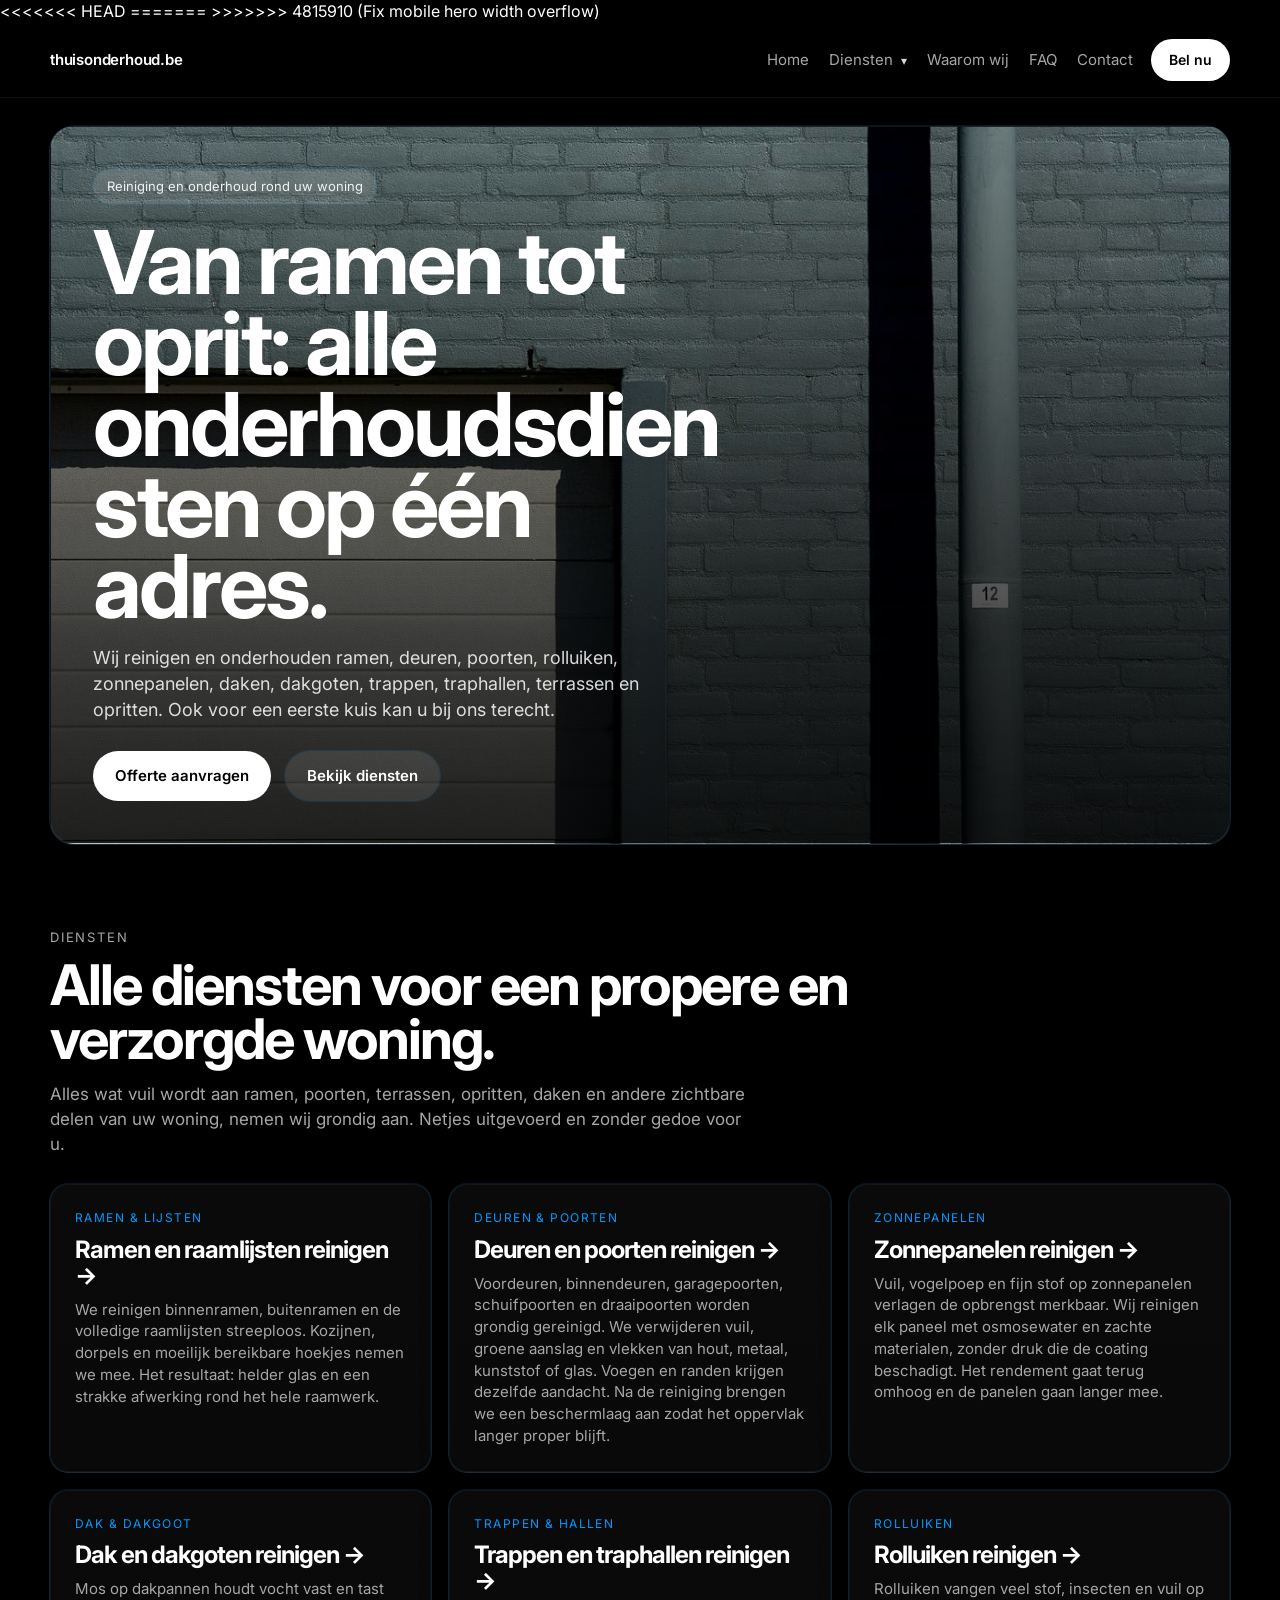
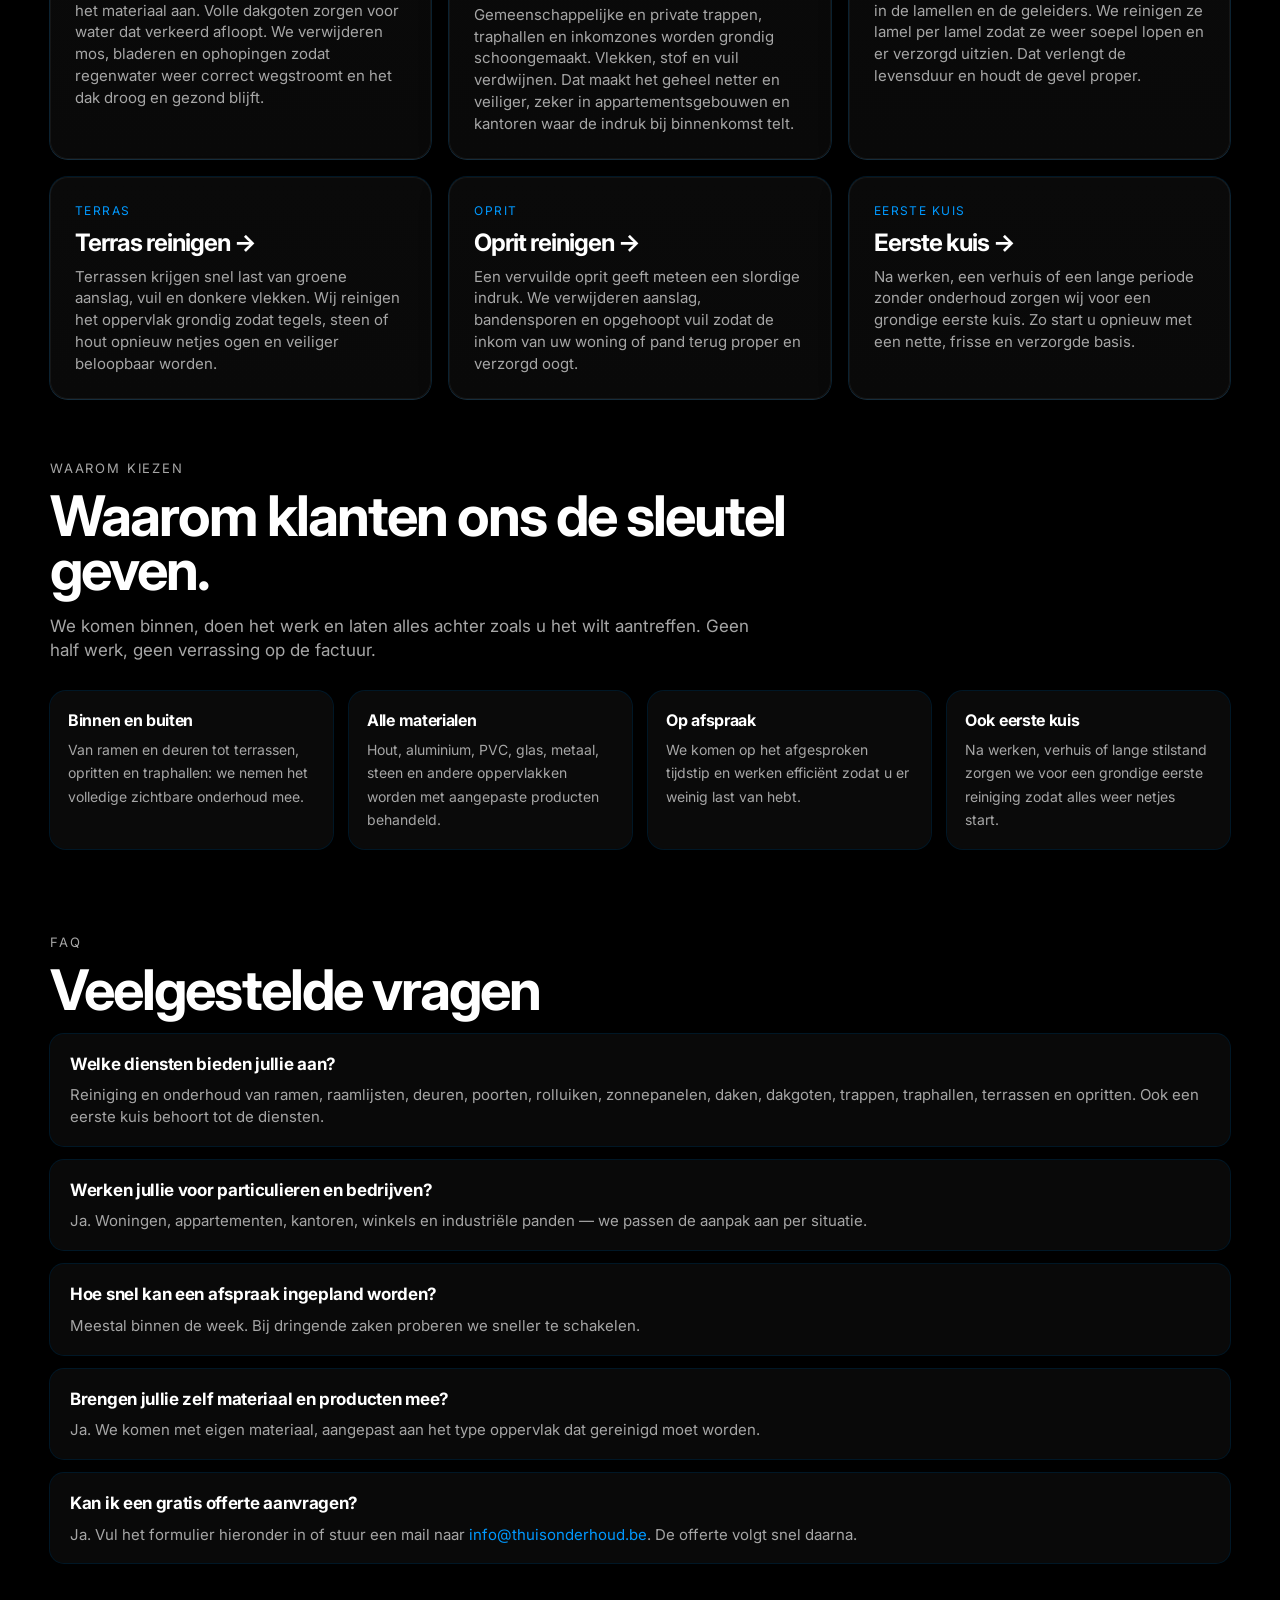
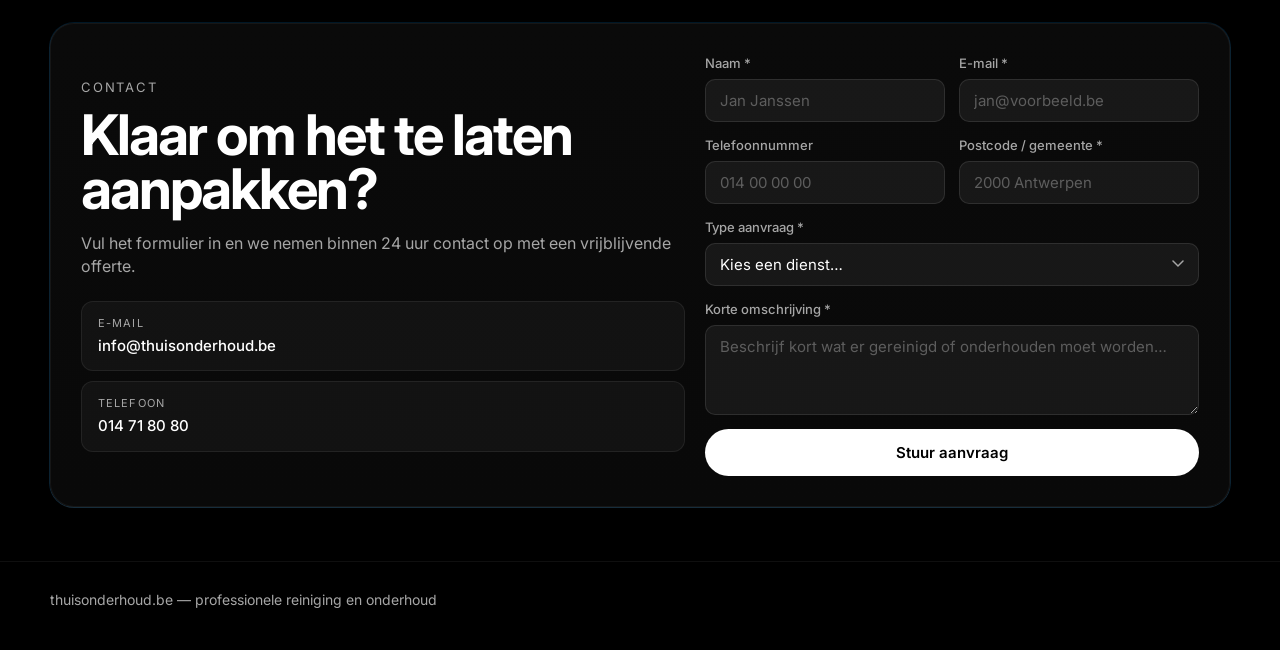
==== commit 74806818: "Fix mobile hero width overflow" ====
--- a/index.html
+++ b/index.html
@@ -18,6 +18,7 @@
   <!-- Fonts -->
   <link rel="preconnect" href="https://fonts.googleapis.com">
   <link rel="preconnect" href="https://fonts.gstatic.com" crossorigin>
+<<<<<<< HEAD
   <link href="https://fonts.googleapis.com/css2?family=Inter:wght@400;500;600;700&display=swap" rel="stylesheet">
   <link rel="stylesheet" href="style.css">
   <!-- Structured data -->
@@ -35,6 +36,455 @@
     "priceRange": "€€"
   }
   </script>
+=======
+  <link href="https://fonts.googleapis.com/css2?family=DM+Sans:opsz,wght@9..40,400;9..40,500;9..40,600;9..40,700;9..40,800&family=Inter:wght@400;500;600;700&display=swap" rel="stylesheet">
+  <style>
+    :root {
+      --bg: #000000;
+      --surface: #090909;
+      --text: #ffffff;
+      --muted: #a6a6a6;
+      --accent: #0099ff;
+      --accent-ring: rgba(0, 153, 255, 0.15);
+      --frost: rgba(255, 255, 255, 0.1);
+      --frost-hover: rgba(255, 255, 255, 0.16);
+      --radius-card: 14px;
+      --radius-pill: 999px;
+      --container: 1180px;
+      --shadow-float: rgba(255, 255, 255, 0.1) 0px 0.5px 0px 0.5px, rgba(0, 0, 0, 0.25) 0px 10px 30px;
+      --ring: rgba(0, 153, 255, 0.15) 0px 0px 0px 1px;
+    }
+
+    * { box-sizing: border-box; margin: 0; padding: 0; }
+    html { scroll-behavior: smooth; }
+    body {
+      background: var(--bg);
+      color: var(--text);
+      font-family: 'Inter', system-ui, sans-serif;
+      line-height: 1.45;
+      -webkit-font-smoothing: antialiased;
+      text-rendering: optimizeLegibility;
+    }
+    a { color: inherit; text-decoration: none; }
+    img { max-width: 100%; display: block; }
+    .container { width: min(100% - 32px, var(--container)); margin: 0 auto; }
+
+    nav {
+      position: sticky;
+      top: 0;
+      z-index: 50;
+      background: rgba(0,0,0,0.92);
+      border-bottom: 1px solid rgba(255,255,255,0.06);
+      backdrop-filter: blur(8px);
+    }
+    .nav-inner {
+      display: flex;
+      align-items: center;
+      justify-content: space-between;
+      padding: 16px 0;
+      gap: 16px;
+    }
+    .brand {
+      font-size: 15px;
+      font-weight: 600;
+      letter-spacing: -0.2px;
+    }
+    .nav-shell {
+      display: flex;
+      align-items: center;
+      gap: 18px;
+    }
+    .nav-links {
+      display: flex;
+      gap: 20px;
+      color: var(--muted);
+      font-size: 15px;
+      align-items: center;
+    }
+    .nav-item {
+      position: relative;
+    }
+    .nav-item > a,
+    .nav-item > button {
+      display: inline-flex;
+      align-items: center;
+      gap: 8px;
+      background: none;
+      border: 0;
+      color: inherit;
+      font: inherit;
+      cursor: pointer;
+    }
+    .nav-item.has-dropdown > button::after {
+      content: '▾';
+      font-size: 12px;
+      color: #d9d9d9;
+    }
+    .nav-dropdown {
+      position: absolute;
+      top: calc(100% + 14px);
+      left: 0;
+      min-width: 300px;
+      background: rgba(12,12,12,0.98);
+      border: 1px solid rgba(255,255,255,0.08);
+      border-radius: 18px;
+      padding: 12px;
+      box-shadow: var(--ring), var(--shadow-float);
+      display: none;
+      z-index: 60;
+    }
+    .nav-dropdown a {
+      display: block;
+      padding: 12px 14px;
+      border-radius: 12px;
+      color: #f2f2f2;
+    }
+    .nav-dropdown a:hover {
+      background: rgba(255,255,255,0.08);
+    }
+    .nav-item:hover .nav-dropdown,
+    .nav-item:focus-within .nav-dropdown,
+    .nav-item.open .nav-dropdown {
+      display: block;
+    }
+    .nav-toggle {
+      display: none;
+      width: 46px;
+      height: 46px;
+      border-radius: 14px;
+      border: 1px solid rgba(255,255,255,0.1);
+      background: rgba(255,255,255,0.06);
+      color: #fff;
+      align-items: center;
+      justify-content: center;
+      font-size: 20px;
+      cursor: pointer;
+    }
+    .nav-cta {
+      padding: 11px 18px;
+      border-radius: var(--radius-pill);
+      background: #fff;
+      color: #000;
+      font-size: 14px;
+      font-weight: 600;
+      white-space: nowrap;
+    }
+
+    .hero {
+      padding: 28px 0 42px;
+    }
+    .hero-banner {
+      position: relative;
+      min-height: 620px;
+      border-radius: 24px;
+      overflow: hidden;
+      display: flex;
+      align-items: flex-end;
+      padding: 42px;
+      background:
+        linear-gradient(180deg, rgba(0,0,0,0.12) 0%, rgba(0,0,0,0.72) 72%, rgba(0,0,0,0.86) 100%),
+        url('assets/hero-clean.jpg') center center / cover no-repeat;
+      box-shadow: var(--ring), var(--shadow-float);
+      border: 1px solid rgba(255,255,255,0.08);
+    }
+    .hero-copy {
+      max-width: 640px;
+    }
+    .eyebrow {
+      display: inline-block;
+      margin-bottom: 18px;
+      padding: 8px 14px;
+      border-radius: var(--radius-pill);
+      background: rgba(255,255,255,0.12);
+      color: #f1f1f1;
+      font-size: 13px;
+      box-shadow: var(--ring);
+    }
+    h1 {
+      font-size: clamp(42px, 8vw, 88px);
+      line-height: 0.92;
+      letter-spacing: -3px;
+      font-weight: 700;
+      max-width: 760px;
+    }
+    .hero p {
+      margin-top: 18px;
+      max-width: 560px;
+      color: rgba(255,255,255,0.84);
+      font-size: 18px;
+    }
+    .hero-actions {
+      display: flex;
+      gap: 14px;
+      margin-top: 28px;
+      flex-wrap: wrap;
+    }
+    .btn-primary,
+    .btn-secondary {
+      padding: 14px 22px;
+      border-radius: var(--radius-pill);
+      font-weight: 600;
+      font-size: 15px;
+      transition: 0.2s ease;
+    }
+    .btn-primary {
+      background: #fff;
+      color: #000;
+    }
+    .btn-secondary {
+      background: var(--frost);
+      color: #fff;
+      box-shadow: var(--ring);
+    }
+    .btn-secondary:hover { background: var(--frost-hover); }
+
+    section {
+      padding: 42px 0;
+    }
+    .section-alt {
+      padding-top: 18px;
+    }
+    .section-compact {
+      padding-top: 18px;
+      padding-bottom: 54px;
+    }
+    .section-label {
+      color: var(--muted);
+      font-size: 13px;
+      margin-bottom: 12px;
+      text-transform: uppercase;
+      letter-spacing: 0.14em;
+    }
+    h2 {
+      font-size: clamp(30px, 5vw, 56px);
+      line-height: 0.96;
+      letter-spacing: -2px;
+      font-weight: 700;
+      max-width: 820px;
+      margin-bottom: 16px;
+    }
+    .section-intro {
+      color: var(--muted);
+      max-width: 700px;
+      font-size: 17px;
+      margin-bottom: 28px;
+    }
+
+    .cards {
+      display: grid;
+      grid-template-columns: repeat(3, minmax(0, 1fr));
+      gap: 18px;
+    }
+    .card {
+      background: linear-gradient(180deg, rgba(255,255,255,0.04) 0%, rgba(9,9,9,1) 100%);
+      border-radius: 18px;
+      padding: 24px;
+      box-shadow: var(--ring), var(--shadow-float);
+      border: 1px solid rgba(255,255,255,0.05);
+    }
+    .card-kicker {
+      color: var(--accent);
+      font-size: 12px;
+      margin-bottom: 10px;
+      text-transform: uppercase;
+      letter-spacing: 0.12em;
+    }
+    .card h3 {
+      font-size: 24px;
+      line-height: 1.08;
+      letter-spacing: -1px;
+      margin-bottom: 10px;
+    }
+    .card p {
+      color: var(--muted);
+      font-size: 15px;
+    }
+
+    .feature-band {
+      display: grid;
+      grid-template-columns: repeat(4, minmax(0, 1fr));
+      gap: 16px;
+    }
+    .feature-pill {
+      padding: 18px;
+      border-radius: 16px;
+      background: rgba(255,255,255,0.04);
+      box-shadow: var(--ring);
+    }
+    .feature-pill strong {
+      display: block;
+      margin-bottom: 6px;
+      font-size: 16px;
+      letter-spacing: -0.3px;
+    }
+    .feature-pill span {
+      color: var(--muted);
+      font-size: 14px;
+    }
+
+    .faq-list {
+      display: grid;
+      gap: 14px;
+    }
+    .faq-item {
+      background: var(--surface);
+      border-radius: 14px;
+      padding: 18px 20px;
+      box-shadow: var(--ring);
+    }
+    .faq-item strong {
+      display: block;
+      font-size: 17px;
+      margin-bottom: 8px;
+      letter-spacing: -0.3px;
+    }
+    .faq-item p {
+      color: var(--muted);
+      font-size: 15px;
+    }
+
+    .cta-wrap {
+      background: linear-gradient(180deg, rgba(255,255,255,0.04) 0%, rgba(9,9,9,1) 100%);
+      border-radius: 24px;
+      padding: 30px;
+      box-shadow: var(--ring), var(--shadow-float);
+      border: 1px solid rgba(255,255,255,0.05);
+      display: grid;
+      grid-template-columns: 1.1fr 0.9fr;
+      gap: 20px;
+      align-items: center;
+    }
+    .cta-wrap p { color: var(--muted); font-size: 16px; margin-top: 12px; }
+
+    .contact-box {
+      background: rgba(255,255,255,0.04);
+      border-radius: 18px;
+      padding: 22px;
+      border: 1px solid rgba(255,255,255,0.06);
+      box-shadow: var(--ring);
+    }
+    .contact-box ul {
+      list-style: none;
+      display: grid;
+      gap: 12px;
+      color: var(--muted);
+      font-size: 15px;
+    }
+    .contact-box li strong {
+      color: #fff;
+      display: block;
+      margin-bottom: 2px;
+    }
+
+    footer {
+      padding: 28px 0 40px;
+      color: var(--muted);
+      font-size: 14px;
+    }
+
+    @media (max-width: 980px) {
+      .cta-wrap,
+      .cards,
+      .feature-band {
+        grid-template-columns: 1fr;
+      }
+      .nav-inner {
+        display: grid;
+        grid-template-columns: 1fr auto;
+        align-items: center;
+      }
+      .nav-shell {
+        width: 100%;
+        grid-column: 1 / -1;
+        order: 3;
+        display: none;
+        flex-direction: column;
+        align-items: stretch;
+        gap: 14px;
+        padding: 14px 0 6px;
+      }
+      .nav-shell.open {
+        display: flex;
+      }
+      .nav-toggle {
+        display: inline-flex;
+      }
+      .nav-links {
+        display: flex;
+        flex-direction: column;
+        align-items: stretch;
+        gap: 10px;
+        width: 100%;
+      }
+      .nav-item { width: 100%; }
+      .nav-item > a,
+      .nav-item > button {
+        width: 100%;
+        justify-content: space-between;
+        padding: 14px 16px;
+        border-radius: 14px;
+        background: rgba(255,255,255,0.05);
+        color: #f2f2f2;
+      }
+      .nav-dropdown {
+        position: static;
+        min-width: 0;
+        margin-top: 8px;
+      }
+      .nav-item:not(.open) .nav-dropdown {
+        display: none;
+      }
+      .nav-cta {
+        width: 100%;
+        text-align: center;
+        display: inline-flex;
+        justify-content: center;
+      }
+      h1 {
+        font-size: clamp(34px, 11vw, 52px);
+        letter-spacing: -1.8px;
+      }
+      h2 { letter-spacing: -1.2px; }
+      .hero {
+        padding-top: 20px;
+        padding-bottom: 30px;
+      }
+      .hero-banner {
+        min-height: 420px;
+        width: 100%;
+        padding: 24px;
+        border-radius: 20px;
+      }
+      .hero p {
+        font-size: 16px;
+      }
+      .hero-actions {
+        gap: 10px;
+      }
+      .btn-primary,
+      .btn-secondary {
+        width: 100%;
+        text-align: center;
+      }
+      .hero-copy {
+        max-width: 100%;
+      }
+      .card,
+      .cta-wrap,
+      .contact-box {
+        border-radius: 16px;
+      }
+      .card,
+      .contact-box {
+        padding: 20px;
+      }
+      .cta-wrap {
+        padding: 22px;
+      }
+      .section-compact { padding-bottom: 42px; }
+    }
+  </style>
+>>>>>>> 4815910 (Fix mobile hero width overflow)
 </head>
 <body>
   <nav>
@@ -213,8 +663,7 @@
               </a>
             </div>
           </div>
-          <form id="offerte-form" action="https://formspree.io/f/YOUR_FORM_ID" method="POST" class="contact-form" novalidate>
-            <input type="hidden" name="_subject" value="Nieuwe offerteaanvraag - thuisonderhoud.be">
+          <form id="offerte-form" action="mail.php" method="POST" class="contact-form" novalidate>
             <div class="form-row">
               <div class="form-group">
                 <label for="naam">Naam *</label>
--- a/style.css
+++ b/style.css
@@ -137,7 +137,6 @@
   position: relative;
   min-height: 620px;
   border-radius: 24px;
-  overflow: hidden;
   display: flex;
   align-items: flex-end;
   padding: 42px;
@@ -149,13 +148,15 @@
 }
 .hero-copy {
   max-width: 640px;
+  width: 100%;
 }
 h1 {
   font-size: clamp(42px, 8vw, 88px);
   line-height: 0.92;
   letter-spacing: -3px;
   font-weight: 700;
-  max-width: 760px;
+  max-width: 100%;
+  overflow-wrap: break-word;
 }
 .hero p {
   margin-top: 18px;
@@ -572,8 +573,10 @@
     justify-content: center;
   }
   h1 {
-    font-size: clamp(34px, 11vw, 52px);
-    letter-spacing: -1.8px;
+    font-size: clamp(24px, 7vw, 40px);
+    letter-spacing: -1.2px;
+    overflow-wrap: break-word;
+    hyphens: auto;
   }
   h2 { letter-spacing: -1.2px; }
   .hero {
@@ -581,17 +584,19 @@
     padding-bottom: 30px;
   }
   .hero-banner {
-    min-height: 420px;
-    padding: 24px;
+    min-height: 0;
+    padding: 28px 24px 40px;
     border-radius: 20px;
-  }
-  .hero p { font-size: 16px; }
-  .hero-actions { gap: 10px; }
+    align-items: flex-start;
+  }
+  .hero p { font-size: 15px; margin-top: 12px; }
+  .hero-actions { gap: 10px; margin-top: 20px; }
   .page-hero {
     padding: 20px 0 30px;
   }
   .hero-panel {
     min-height: 320px;
+    width: 100%;
     padding: 24px;
     border-radius: 20px;
   }
@@ -606,6 +611,13 @@
     text-align: center;
     display: block;
   }
+  .page-hero .container,
+  .hero .container {
+    width: min(100% - 24px, var(--container));
+  }
+  h2 {
+    letter-spacing: -1.2px;
+  }
   .card,
   .step,
   .cta-banner,
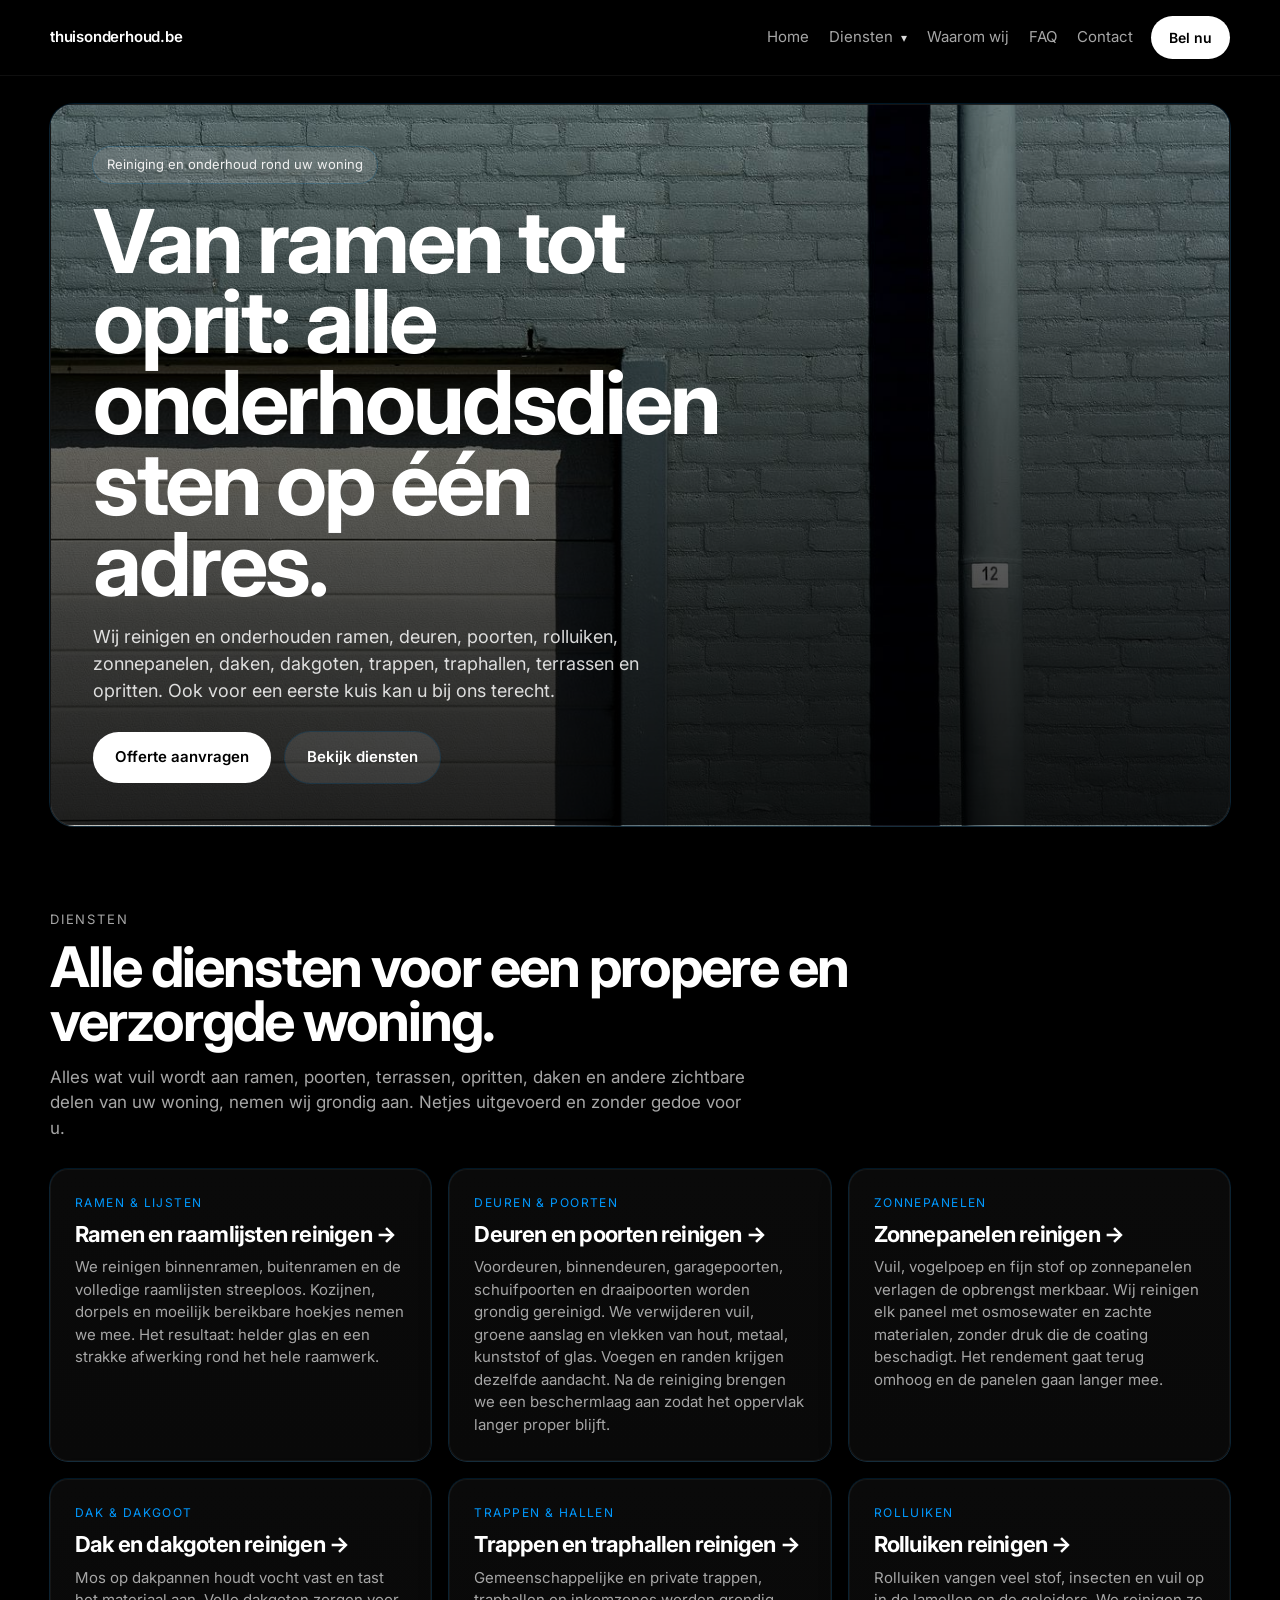
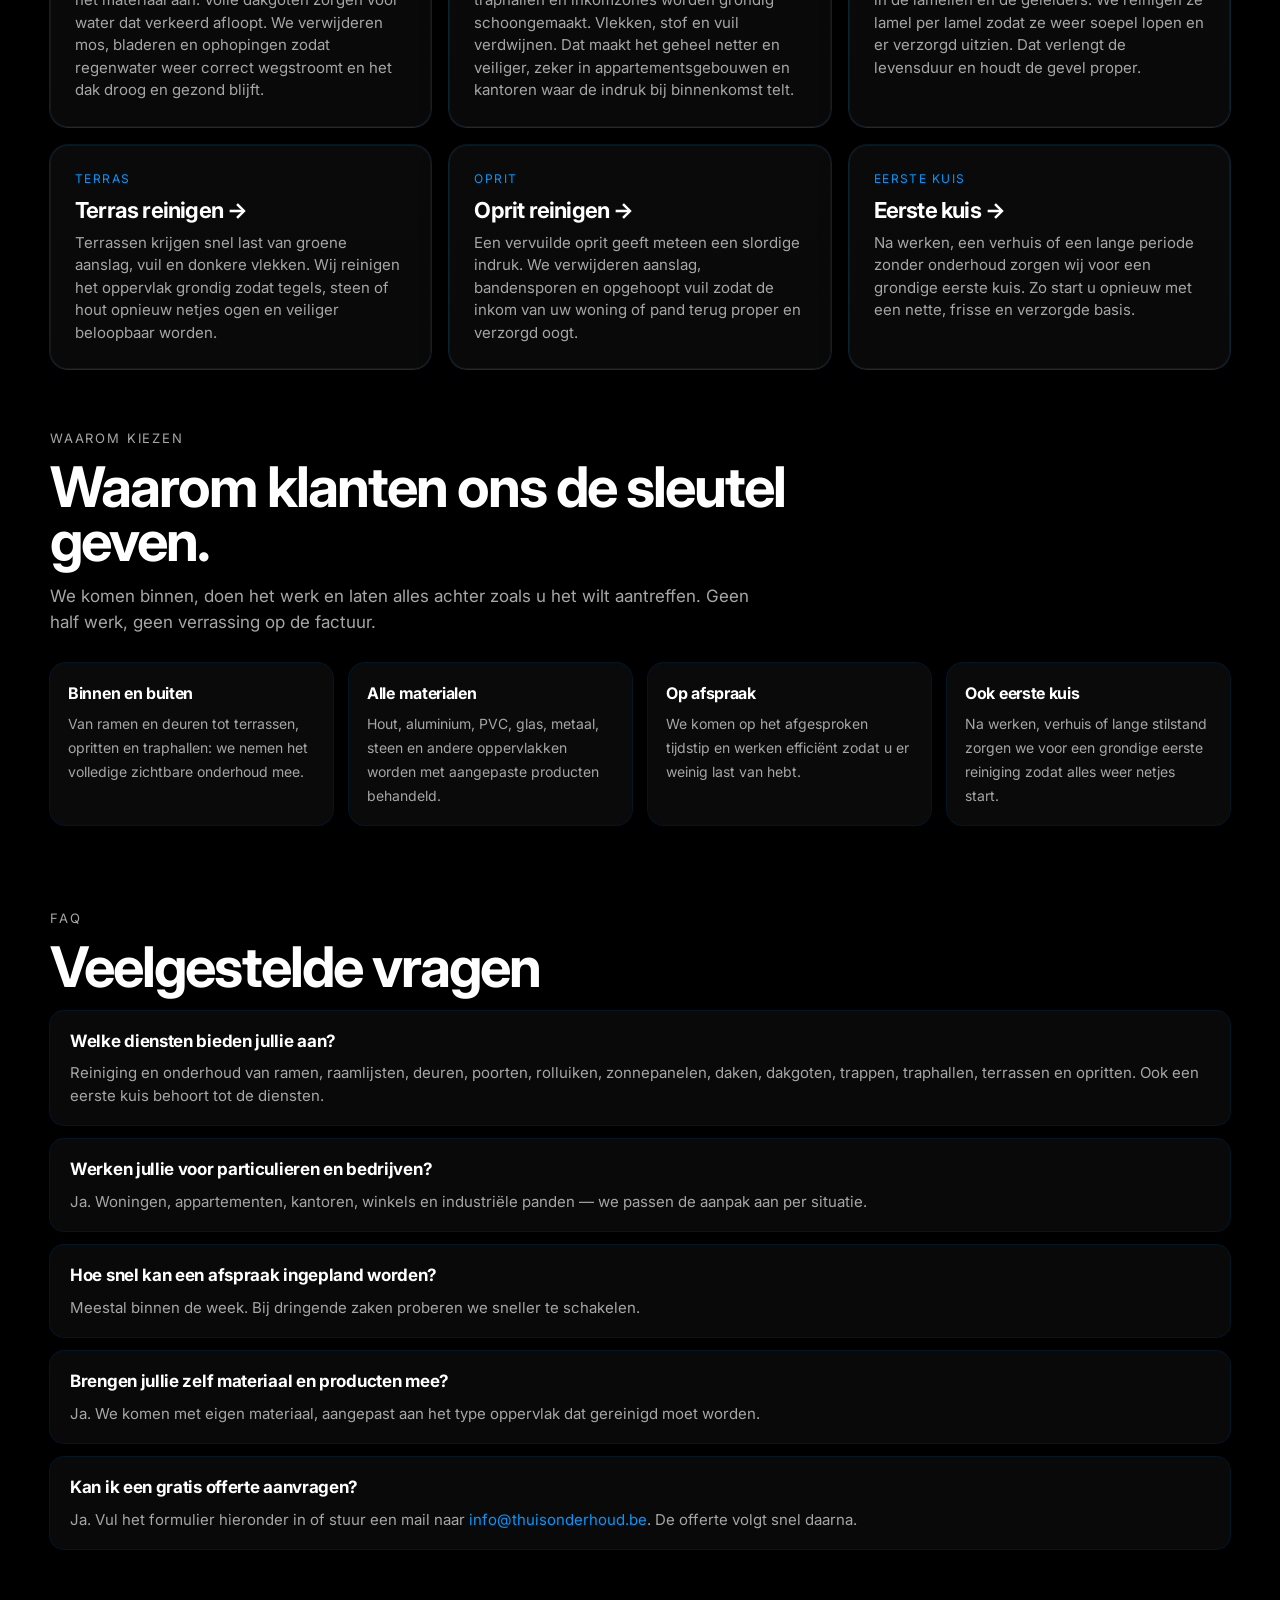
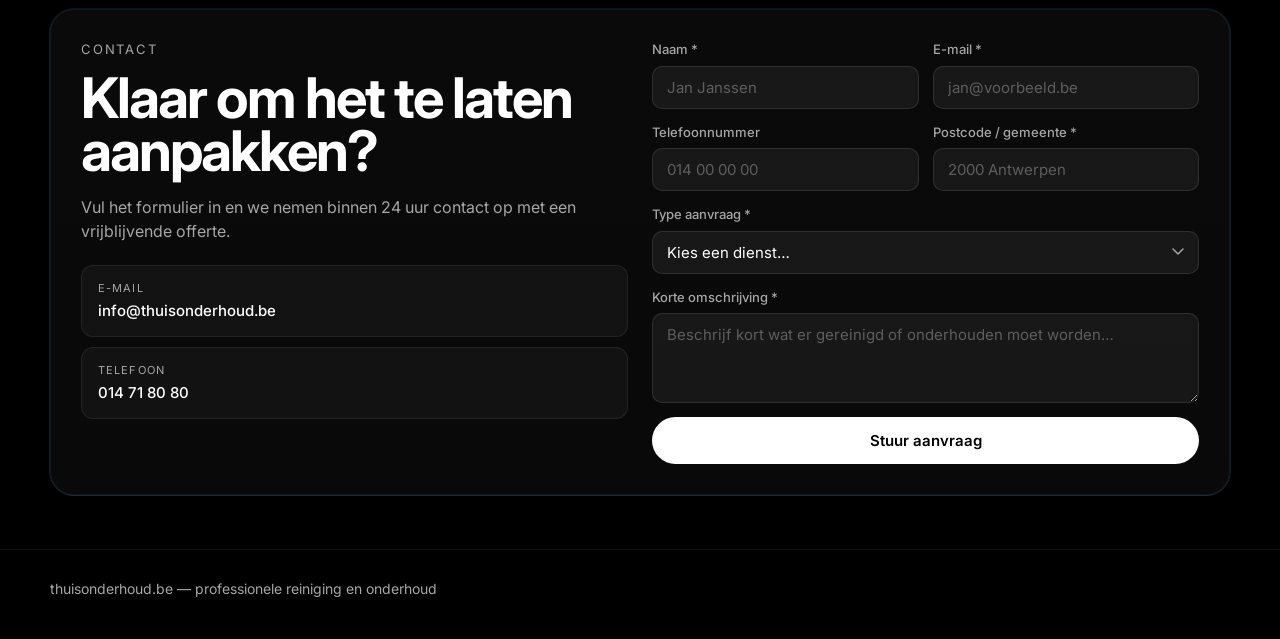
==== commit d38691ee: "Remove stray homepage merge markers" ====
--- a/index.html
+++ b/index.html
@@ -18,7 +18,6 @@
   <!-- Fonts -->
   <link rel="preconnect" href="https://fonts.googleapis.com">
   <link rel="preconnect" href="https://fonts.gstatic.com" crossorigin>
-<<<<<<< HEAD
   <link href="https://fonts.googleapis.com/css2?family=Inter:wght@400;500;600;700&display=swap" rel="stylesheet">
   <link rel="stylesheet" href="style.css">
   <!-- Structured data -->
@@ -36,455 +35,6 @@
     "priceRange": "€€"
   }
   </script>
-=======
-  <link href="https://fonts.googleapis.com/css2?family=DM+Sans:opsz,wght@9..40,400;9..40,500;9..40,600;9..40,700;9..40,800&family=Inter:wght@400;500;600;700&display=swap" rel="stylesheet">
-  <style>
-    :root {
-      --bg: #000000;
-      --surface: #090909;
-      --text: #ffffff;
-      --muted: #a6a6a6;
-      --accent: #0099ff;
-      --accent-ring: rgba(0, 153, 255, 0.15);
-      --frost: rgba(255, 255, 255, 0.1);
-      --frost-hover: rgba(255, 255, 255, 0.16);
-      --radius-card: 14px;
-      --radius-pill: 999px;
-      --container: 1180px;
-      --shadow-float: rgba(255, 255, 255, 0.1) 0px 0.5px 0px 0.5px, rgba(0, 0, 0, 0.25) 0px 10px 30px;
-      --ring: rgba(0, 153, 255, 0.15) 0px 0px 0px 1px;
-    }
-
-    * { box-sizing: border-box; margin: 0; padding: 0; }
-    html { scroll-behavior: smooth; }
-    body {
-      background: var(--bg);
-      color: var(--text);
-      font-family: 'Inter', system-ui, sans-serif;
-      line-height: 1.45;
-      -webkit-font-smoothing: antialiased;
-      text-rendering: optimizeLegibility;
-    }
-    a { color: inherit; text-decoration: none; }
-    img { max-width: 100%; display: block; }
-    .container { width: min(100% - 32px, var(--container)); margin: 0 auto; }
-
-    nav {
-      position: sticky;
-      top: 0;
-      z-index: 50;
-      background: rgba(0,0,0,0.92);
-      border-bottom: 1px solid rgba(255,255,255,0.06);
-      backdrop-filter: blur(8px);
-    }
-    .nav-inner {
-      display: flex;
-      align-items: center;
-      justify-content: space-between;
-      padding: 16px 0;
-      gap: 16px;
-    }
-    .brand {
-      font-size: 15px;
-      font-weight: 600;
-      letter-spacing: -0.2px;
-    }
-    .nav-shell {
-      display: flex;
-      align-items: center;
-      gap: 18px;
-    }
-    .nav-links {
-      display: flex;
-      gap: 20px;
-      color: var(--muted);
-      font-size: 15px;
-      align-items: center;
-    }
-    .nav-item {
-      position: relative;
-    }
-    .nav-item > a,
-    .nav-item > button {
-      display: inline-flex;
-      align-items: center;
-      gap: 8px;
-      background: none;
-      border: 0;
-      color: inherit;
-      font: inherit;
-      cursor: pointer;
-    }
-    .nav-item.has-dropdown > button::after {
-      content: '▾';
-      font-size: 12px;
-      color: #d9d9d9;
-    }
-    .nav-dropdown {
-      position: absolute;
-      top: calc(100% + 14px);
-      left: 0;
-      min-width: 300px;
-      background: rgba(12,12,12,0.98);
-      border: 1px solid rgba(255,255,255,0.08);
-      border-radius: 18px;
-      padding: 12px;
-      box-shadow: var(--ring), var(--shadow-float);
-      display: none;
-      z-index: 60;
-    }
-    .nav-dropdown a {
-      display: block;
-      padding: 12px 14px;
-      border-radius: 12px;
-      color: #f2f2f2;
-    }
-    .nav-dropdown a:hover {
-      background: rgba(255,255,255,0.08);
-    }
-    .nav-item:hover .nav-dropdown,
-    .nav-item:focus-within .nav-dropdown,
-    .nav-item.open .nav-dropdown {
-      display: block;
-    }
-    .nav-toggle {
-      display: none;
-      width: 46px;
-      height: 46px;
-      border-radius: 14px;
-      border: 1px solid rgba(255,255,255,0.1);
-      background: rgba(255,255,255,0.06);
-      color: #fff;
-      align-items: center;
-      justify-content: center;
-      font-size: 20px;
-      cursor: pointer;
-    }
-    .nav-cta {
-      padding: 11px 18px;
-      border-radius: var(--radius-pill);
-      background: #fff;
-      color: #000;
-      font-size: 14px;
-      font-weight: 600;
-      white-space: nowrap;
-    }
-
-    .hero {
-      padding: 28px 0 42px;
-    }
-    .hero-banner {
-      position: relative;
-      min-height: 620px;
-      border-radius: 24px;
-      overflow: hidden;
-      display: flex;
-      align-items: flex-end;
-      padding: 42px;
-      background:
-        linear-gradient(180deg, rgba(0,0,0,0.12) 0%, rgba(0,0,0,0.72) 72%, rgba(0,0,0,0.86) 100%),
-        url('assets/hero-clean.jpg') center center / cover no-repeat;
-      box-shadow: var(--ring), var(--shadow-float);
-      border: 1px solid rgba(255,255,255,0.08);
-    }
-    .hero-copy {
-      max-width: 640px;
-    }
-    .eyebrow {
-      display: inline-block;
-      margin-bottom: 18px;
-      padding: 8px 14px;
-      border-radius: var(--radius-pill);
-      background: rgba(255,255,255,0.12);
-      color: #f1f1f1;
-      font-size: 13px;
-      box-shadow: var(--ring);
-    }
-    h1 {
-      font-size: clamp(42px, 8vw, 88px);
-      line-height: 0.92;
-      letter-spacing: -3px;
-      font-weight: 700;
-      max-width: 760px;
-    }
-    .hero p {
-      margin-top: 18px;
-      max-width: 560px;
-      color: rgba(255,255,255,0.84);
-      font-size: 18px;
-    }
-    .hero-actions {
-      display: flex;
-      gap: 14px;
-      margin-top: 28px;
-      flex-wrap: wrap;
-    }
-    .btn-primary,
-    .btn-secondary {
-      padding: 14px 22px;
-      border-radius: var(--radius-pill);
-      font-weight: 600;
-      font-size: 15px;
-      transition: 0.2s ease;
-    }
-    .btn-primary {
-      background: #fff;
-      color: #000;
-    }
-    .btn-secondary {
-      background: var(--frost);
-      color: #fff;
-      box-shadow: var(--ring);
-    }
-    .btn-secondary:hover { background: var(--frost-hover); }
-
-    section {
-      padding: 42px 0;
-    }
-    .section-alt {
-      padding-top: 18px;
-    }
-    .section-compact {
-      padding-top: 18px;
-      padding-bottom: 54px;
-    }
-    .section-label {
-      color: var(--muted);
-      font-size: 13px;
-      margin-bottom: 12px;
-      text-transform: uppercase;
-      letter-spacing: 0.14em;
-    }
-    h2 {
-      font-size: clamp(30px, 5vw, 56px);
-      line-height: 0.96;
-      letter-spacing: -2px;
-      font-weight: 700;
-      max-width: 820px;
-      margin-bottom: 16px;
-    }
-    .section-intro {
-      color: var(--muted);
-      max-width: 700px;
-      font-size: 17px;
-      margin-bottom: 28px;
-    }
-
-    .cards {
-      display: grid;
-      grid-template-columns: repeat(3, minmax(0, 1fr));
-      gap: 18px;
-    }
-    .card {
-      background: linear-gradient(180deg, rgba(255,255,255,0.04) 0%, rgba(9,9,9,1) 100%);
-      border-radius: 18px;
-      padding: 24px;
-      box-shadow: var(--ring), var(--shadow-float);
-      border: 1px solid rgba(255,255,255,0.05);
-    }
-    .card-kicker {
-      color: var(--accent);
-      font-size: 12px;
-      margin-bottom: 10px;
-      text-transform: uppercase;
-      letter-spacing: 0.12em;
-    }
-    .card h3 {
-      font-size: 24px;
-      line-height: 1.08;
-      letter-spacing: -1px;
-      margin-bottom: 10px;
-    }
-    .card p {
-      color: var(--muted);
-      font-size: 15px;
-    }
-
-    .feature-band {
-      display: grid;
-      grid-template-columns: repeat(4, minmax(0, 1fr));
-      gap: 16px;
-    }
-    .feature-pill {
-      padding: 18px;
-      border-radius: 16px;
-      background: rgba(255,255,255,0.04);
-      box-shadow: var(--ring);
-    }
-    .feature-pill strong {
-      display: block;
-      margin-bottom: 6px;
-      font-size: 16px;
-      letter-spacing: -0.3px;
-    }
-    .feature-pill span {
-      color: var(--muted);
-      font-size: 14px;
-    }
-
-    .faq-list {
-      display: grid;
-      gap: 14px;
-    }
-    .faq-item {
-      background: var(--surface);
-      border-radius: 14px;
-      padding: 18px 20px;
-      box-shadow: var(--ring);
-    }
-    .faq-item strong {
-      display: block;
-      font-size: 17px;
-      margin-bottom: 8px;
-      letter-spacing: -0.3px;
-    }
-    .faq-item p {
-      color: var(--muted);
-      font-size: 15px;
-    }
-
-    .cta-wrap {
-      background: linear-gradient(180deg, rgba(255,255,255,0.04) 0%, rgba(9,9,9,1) 100%);
-      border-radius: 24px;
-      padding: 30px;
-      box-shadow: var(--ring), var(--shadow-float);
-      border: 1px solid rgba(255,255,255,0.05);
-      display: grid;
-      grid-template-columns: 1.1fr 0.9fr;
-      gap: 20px;
-      align-items: center;
-    }
-    .cta-wrap p { color: var(--muted); font-size: 16px; margin-top: 12px; }
-
-    .contact-box {
-      background: rgba(255,255,255,0.04);
-      border-radius: 18px;
-      padding: 22px;
-      border: 1px solid rgba(255,255,255,0.06);
-      box-shadow: var(--ring);
-    }
-    .contact-box ul {
-      list-style: none;
-      display: grid;
-      gap: 12px;
-      color: var(--muted);
-      font-size: 15px;
-    }
-    .contact-box li strong {
-      color: #fff;
-      display: block;
-      margin-bottom: 2px;
-    }
-
-    footer {
-      padding: 28px 0 40px;
-      color: var(--muted);
-      font-size: 14px;
-    }
-
-    @media (max-width: 980px) {
-      .cta-wrap,
-      .cards,
-      .feature-band {
-        grid-template-columns: 1fr;
-      }
-      .nav-inner {
-        display: grid;
-        grid-template-columns: 1fr auto;
-        align-items: center;
-      }
-      .nav-shell {
-        width: 100%;
-        grid-column: 1 / -1;
-        order: 3;
-        display: none;
-        flex-direction: column;
-        align-items: stretch;
-        gap: 14px;
-        padding: 14px 0 6px;
-      }
-      .nav-shell.open {
-        display: flex;
-      }
-      .nav-toggle {
-        display: inline-flex;
-      }
-      .nav-links {
-        display: flex;
-        flex-direction: column;
-        align-items: stretch;
-        gap: 10px;
-        width: 100%;
-      }
-      .nav-item { width: 100%; }
-      .nav-item > a,
-      .nav-item > button {
-        width: 100%;
-        justify-content: space-between;
-        padding: 14px 16px;
-        border-radius: 14px;
-        background: rgba(255,255,255,0.05);
-        color: #f2f2f2;
-      }
-      .nav-dropdown {
-        position: static;
-        min-width: 0;
-        margin-top: 8px;
-      }
-      .nav-item:not(.open) .nav-dropdown {
-        display: none;
-      }
-      .nav-cta {
-        width: 100%;
-        text-align: center;
-        display: inline-flex;
-        justify-content: center;
-      }
-      h1 {
-        font-size: clamp(34px, 11vw, 52px);
-        letter-spacing: -1.8px;
-      }
-      h2 { letter-spacing: -1.2px; }
-      .hero {
-        padding-top: 20px;
-        padding-bottom: 30px;
-      }
-      .hero-banner {
-        min-height: 420px;
-        width: 100%;
-        padding: 24px;
-        border-radius: 20px;
-      }
-      .hero p {
-        font-size: 16px;
-      }
-      .hero-actions {
-        gap: 10px;
-      }
-      .btn-primary,
-      .btn-secondary {
-        width: 100%;
-        text-align: center;
-      }
-      .hero-copy {
-        max-width: 100%;
-      }
-      .card,
-      .cta-wrap,
-      .contact-box {
-        border-radius: 16px;
-      }
-      .card,
-      .contact-box {
-        padding: 20px;
-      }
-      .cta-wrap {
-        padding: 22px;
-      }
-      .section-compact { padding-bottom: 42px; }
-    }
-  </style>
->>>>>>> 4815910 (Fix mobile hero width overflow)
 </head>
 <body>
   <nav>
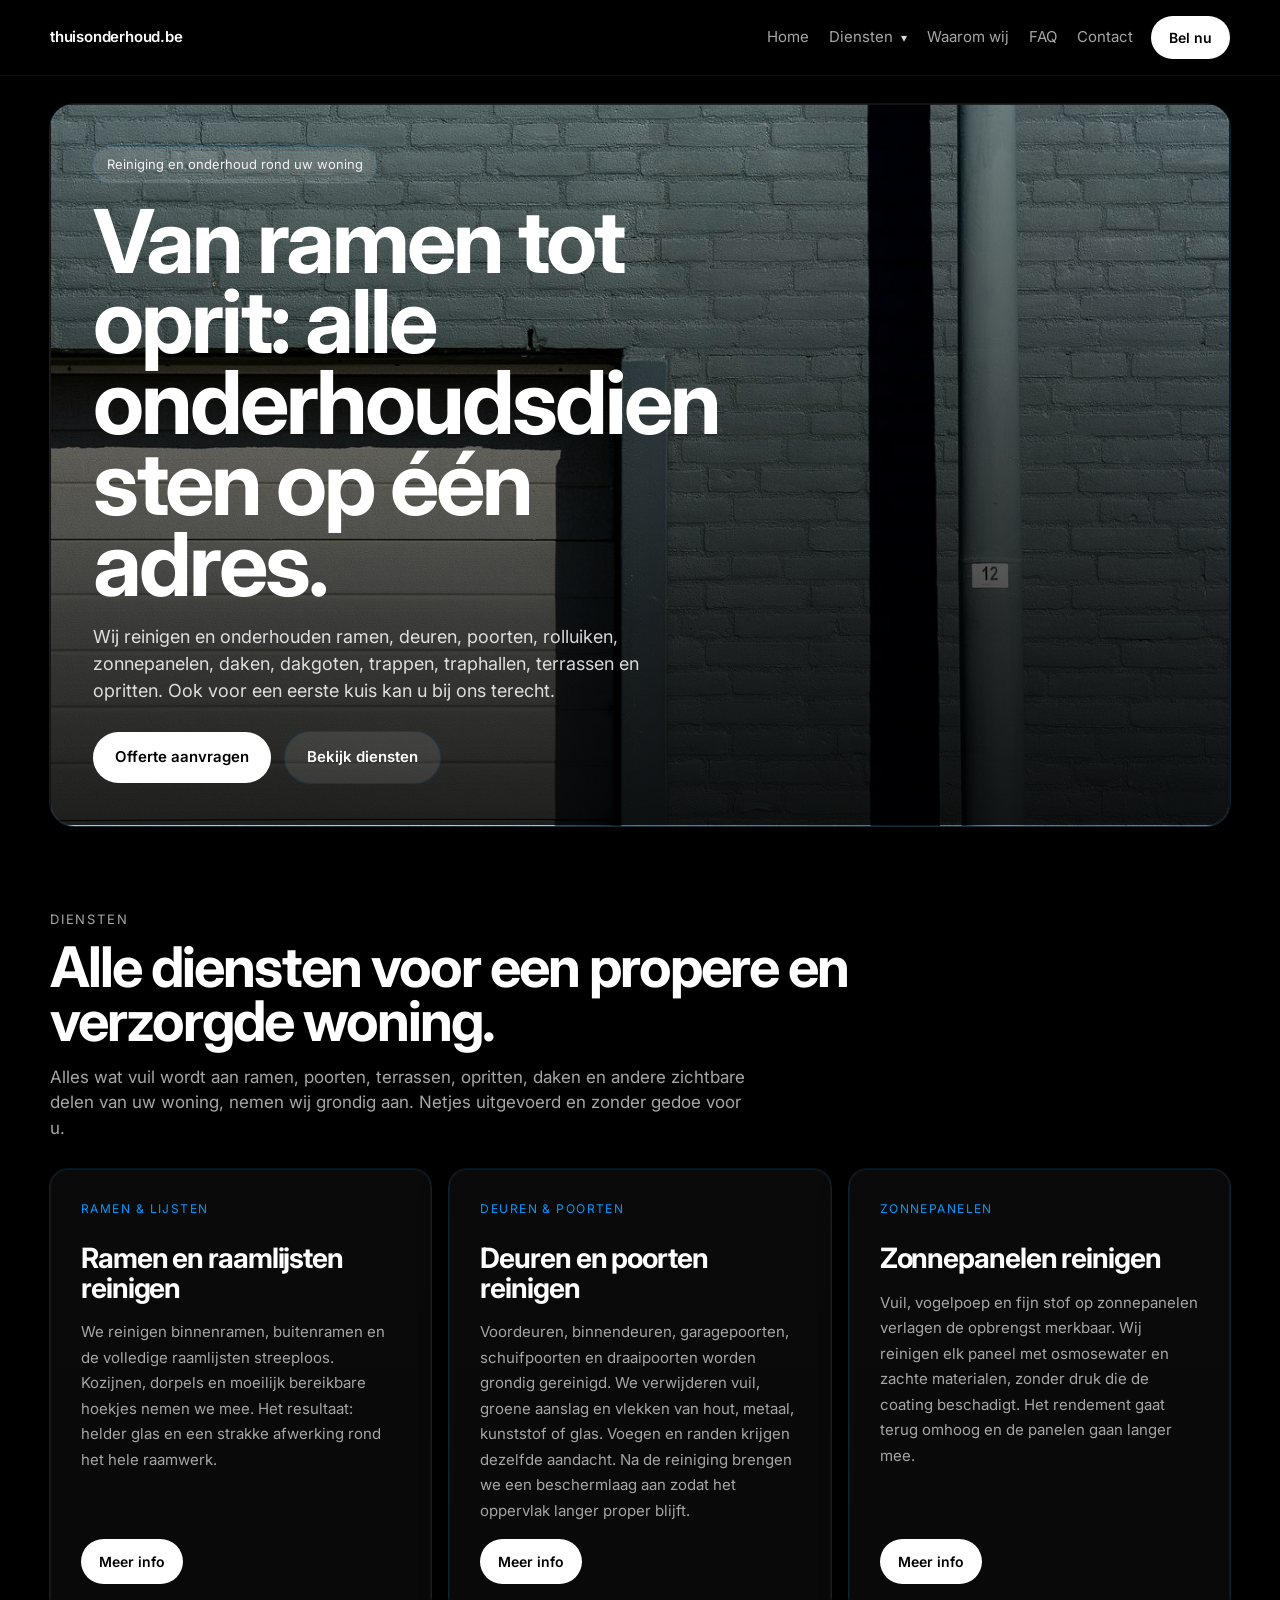
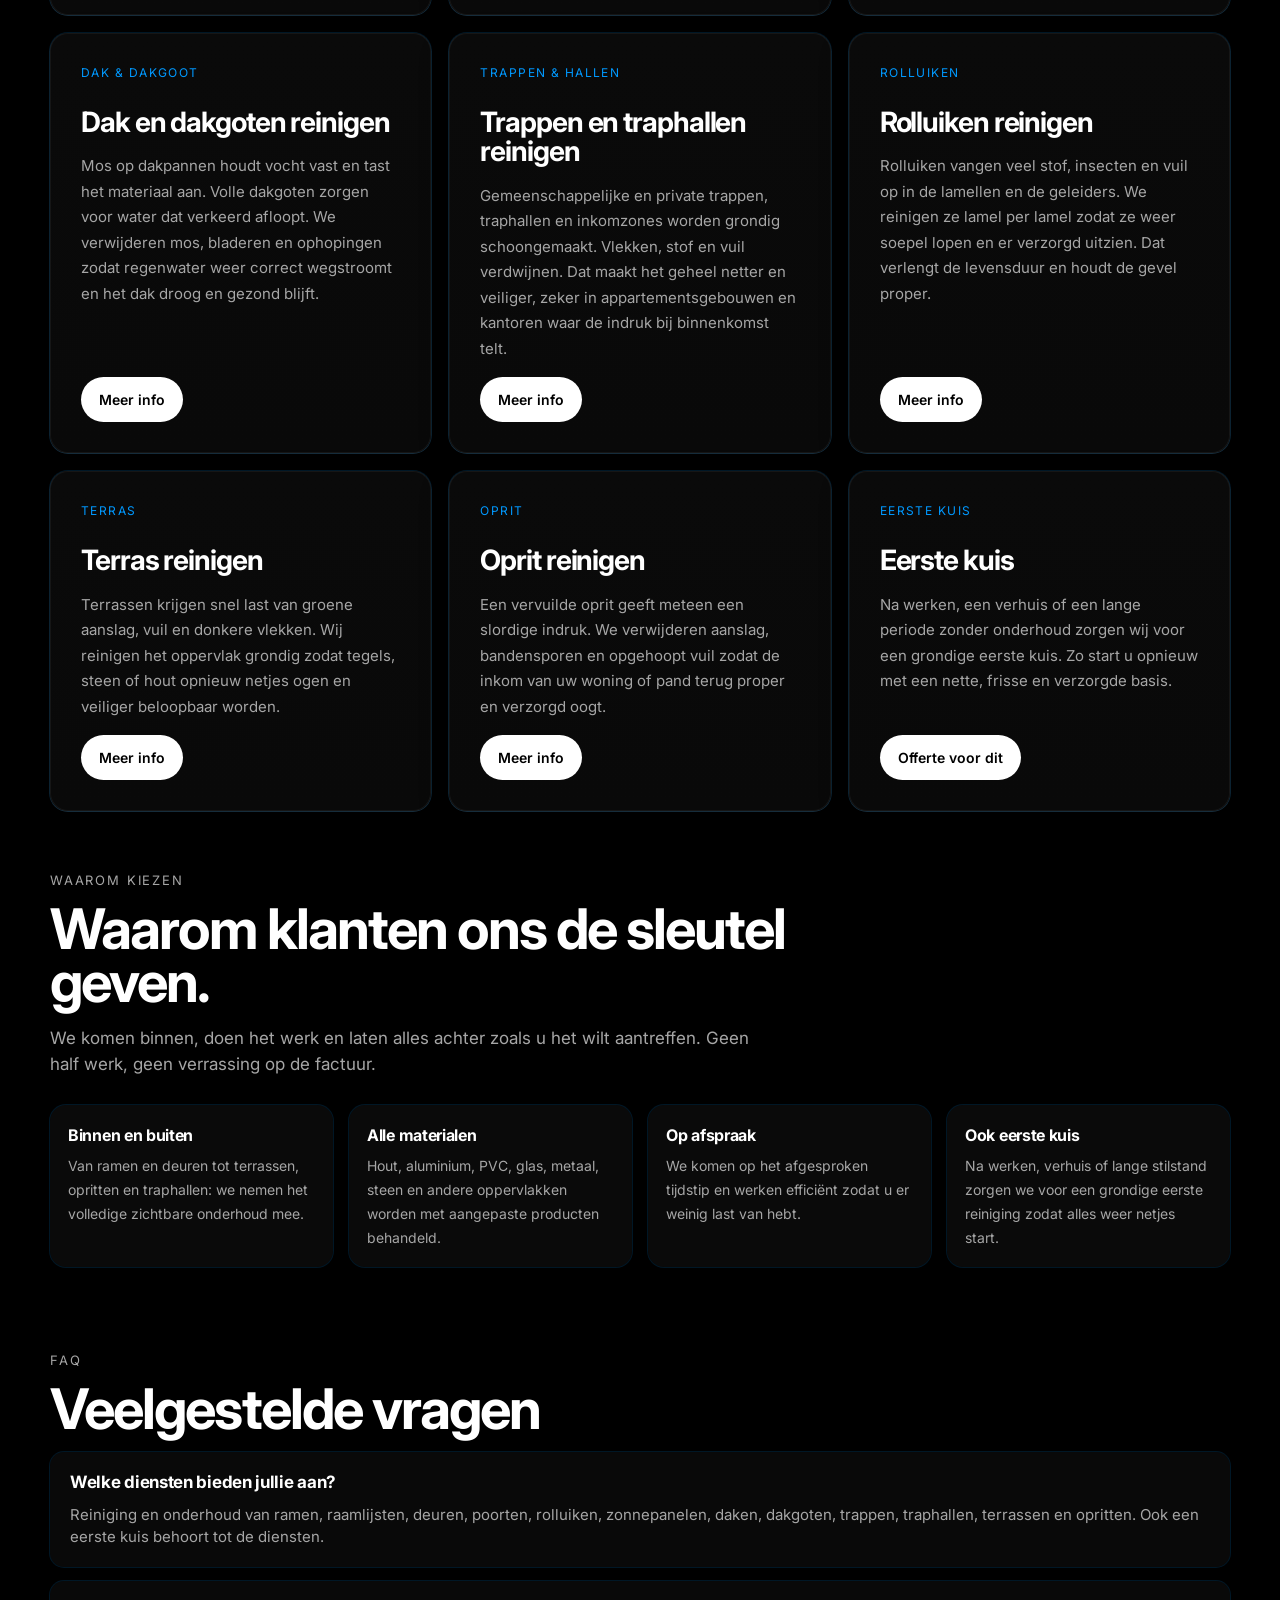
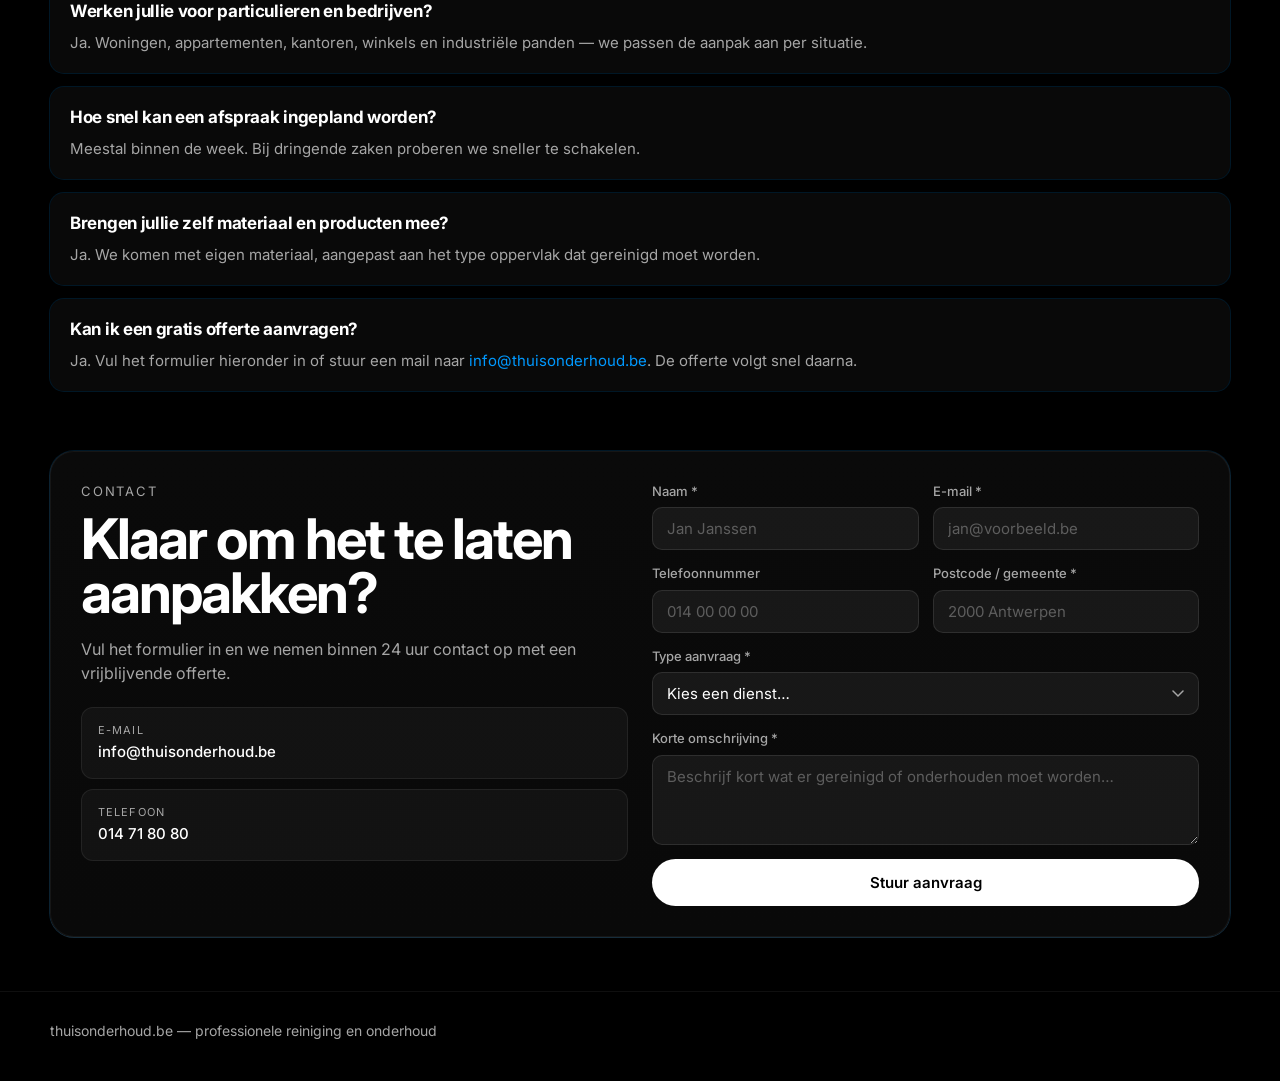
==== commit 3e058f29: "Improve services grid and add CTA buttons" ====
--- a/index.html
+++ b/index.html
@@ -90,51 +90,60 @@
         <div class="section-label">Diensten</div>
         <h2>Alle diensten voor een propere en verzorgde woning.</h2>
         <p class="section-intro">Alles wat vuil wordt aan ramen, poorten, terrassen, opritten, daken en andere zichtbare delen van uw woning, nemen wij grondig aan. Netjes uitgevoerd en zonder gedoe voor u.</p>
-        <div class="cards">
-          <article class="card">
+        <div class="cards services-grid">
+          <article class="card service-card">
             <div class="card-kicker">Ramen &amp; lijsten</div>
-            <a href="ramen-en-lijsten.html" style="color:inherit;"><h3>Ramen en raamlijsten reinigen →</h3></a>
+            <h3><a href="ramen-en-lijsten.html">Ramen en raamlijsten reinigen</a></h3>
             <p>We reinigen binnenramen, buitenramen en de volledige raamlijsten streeploos. Kozijnen, dorpels en moeilijk bereikbare hoekjes nemen we mee. Het resultaat: helder glas en een strakke afwerking rond het hele raamwerk.</p>
-          </article>
-          <article class="card">
+            <a class="service-link" href="ramen-en-lijsten.html">Meer info</a>
+          </article>
+          <article class="card service-card">
             <div class="card-kicker">Deuren &amp; poorten</div>
-            <a href="deuren-en-poorten.html" style="color:inherit;"><h3>Deuren en poorten reinigen →</h3></a>
+            <h3><a href="deuren-en-poorten.html">Deuren en poorten reinigen</a></h3>
             <p>Voordeuren, binnendeuren, garagepoorten, schuifpoorten en draaipoorten worden grondig gereinigd. We verwijderen vuil, groene aanslag en vlekken van hout, metaal, kunststof of glas. Voegen en randen krijgen dezelfde aandacht. Na de reiniging brengen we een beschermlaag aan zodat het oppervlak langer proper blijft.</p>
-          </article>
-          <article class="card">
+            <a class="service-link" href="deuren-en-poorten.html">Meer info</a>
+          </article>
+          <article class="card service-card">
             <div class="card-kicker">Zonnepanelen</div>
-            <a href="zonnepanelen.html" style="color:inherit;"><h3>Zonnepanelen reinigen →</h3></a>
+            <h3><a href="zonnepanelen.html">Zonnepanelen reinigen</a></h3>
             <p>Vuil, vogelpoep en fijn stof op zonnepanelen verlagen de opbrengst merkbaar. Wij reinigen elk paneel met osmosewater en zachte materialen, zonder druk die de coating beschadigt. Het rendement gaat terug omhoog en de panelen gaan langer mee.</p>
-          </article>
-          <article class="card">
+            <a class="service-link" href="zonnepanelen.html">Meer info</a>
+          </article>
+          <article class="card service-card">
             <div class="card-kicker">Dak &amp; dakgoot</div>
-            <a href="dak-en-dakgoot.html" style="color:inherit;"><h3>Dak en dakgoten reinigen →</h3></a>
+            <h3><a href="dak-en-dakgoot.html">Dak en dakgoten reinigen</a></h3>
             <p>Mos op dakpannen houdt vocht vast en tast het materiaal aan. Volle dakgoten zorgen voor water dat verkeerd afloopt. We verwijderen mos, bladeren en ophopingen zodat regenwater weer correct wegstroomt en het dak droog en gezond blijft.</p>
-          </article>
-          <article class="card">
+            <a class="service-link" href="dak-en-dakgoot.html">Meer info</a>
+          </article>
+          <article class="card service-card">
             <div class="card-kicker">Trappen &amp; hallen</div>
-            <a href="trappen-en-traphallen.html" style="color:inherit;"><h3>Trappen en traphallen reinigen →</h3></a>
+            <h3><a href="trappen-en-traphallen.html">Trappen en traphallen reinigen</a></h3>
             <p>Gemeenschappelijke en private trappen, traphallen en inkomzones worden grondig schoongemaakt. Vlekken, stof en vuil verdwijnen. Dat maakt het geheel netter en veiliger, zeker in appartementsgebouwen en kantoren waar de indruk bij binnenkomst telt.</p>
-          </article>
-          <article class="card">
+            <a class="service-link" href="trappen-en-traphallen.html">Meer info</a>
+          </article>
+          <article class="card service-card">
             <div class="card-kicker">Rolluiken</div>
-            <a href="rolluiken.html" style="color:inherit;"><h3>Rolluiken reinigen →</h3></a>
+            <h3><a href="rolluiken.html">Rolluiken reinigen</a></h3>
             <p>Rolluiken vangen veel stof, insecten en vuil op in de lamellen en de geleiders. We reinigen ze lamel per lamel zodat ze weer soepel lopen en er verzorgd uitzien. Dat verlengt de levensduur en houdt de gevel proper.</p>
-          </article>
-          <article class="card">
+            <a class="service-link" href="rolluiken.html">Meer info</a>
+          </article>
+          <article class="card service-card">
             <div class="card-kicker">Terras</div>
-            <a href="terras-reinigen.html" style="color:inherit;"><h3>Terras reinigen →</h3></a>
+            <h3><a href="terras-reinigen.html">Terras reinigen</a></h3>
             <p>Terrassen krijgen snel last van groene aanslag, vuil en donkere vlekken. Wij reinigen het oppervlak grondig zodat tegels, steen of hout opnieuw netjes ogen en veiliger beloopbaar worden.</p>
-          </article>
-          <article class="card">
+            <a class="service-link" href="terras-reinigen.html">Meer info</a>
+          </article>
+          <article class="card service-card">
             <div class="card-kicker">Oprit</div>
-            <a href="oprit-reinigen.html" style="color:inherit;"><h3>Oprit reinigen →</h3></a>
+            <h3><a href="oprit-reinigen.html">Oprit reinigen</a></h3>
             <p>Een vervuilde oprit geeft meteen een slordige indruk. We verwijderen aanslag, bandensporen en opgehoopt vuil zodat de inkom van uw woning of pand terug proper en verzorgd oogt.</p>
-          </article>
-          <article class="card">
+            <a class="service-link" href="oprit-reinigen.html">Meer info</a>
+          </article>
+          <article class="card service-card">
             <div class="card-kicker">Eerste kuis</div>
-            <a href="eerste-kuis.html" style="color:inherit;"><h3>Eerste kuis →</h3></a>
+            <h3><a href="eerste-kuis.html">Eerste kuis</a></h3>
             <p>Na werken, een verhuis of een lange periode zonder onderhoud zorgen wij voor een grondige eerste kuis. Zo start u opnieuw met een nette, frisse en verzorgde basis.</p>
+            <a class="service-link" href="eerste-kuis.html">Offerte voor dit</a>
           </article>
         </div>
       </div>
--- a/style.css
+++ b/style.css
@@ -25,6 +25,7 @@
 }
 a { color: inherit; text-decoration: none; }
 img { max-width: 100%; display: block; }
+html, body { overflow-x: clip; }
 .container { width: min(100% - 32px, var(--container)); margin: 0 auto; }
 
 /* ── Navigation ── */
@@ -176,7 +177,7 @@
   display: flex;
   flex-direction: column;
   justify-content: flex-end;
-  background: linear-gradient(180deg, rgba(0,0,0,0.16) 0%, rgba(0,0,0,0.74) 78%, rgba(0,0,0,0.88) 100%), url('assets/hero-clean.jpg') center center / cover no-repeat;
+  background: linear-gradient(180deg, rgba(0,0,0,0.16) 0%, rgba(0,0,0,0.74) 78%, rgba(0,0,0,0.88) 100%), url('assets/hero-clean.jpg') left center / cover no-repeat;
   box-shadow: var(--ring), var(--shadow-float);
   border: 1px solid rgba(255,255,255,0.08);
 }
@@ -263,6 +264,43 @@
   margin-bottom: 10px;
   text-transform: uppercase;
   letter-spacing: 0.12em;
+}
+.service-card {
+  display: flex;
+  flex-direction: column;
+  gap: 16px;
+  padding: 30px;
+}
+.service-card h3 {
+  margin-bottom: 0;
+  font-size: 28px;
+  line-height: 1.05;
+  letter-spacing: -1.1px;
+}
+.service-card h3 a {
+  color: #fff;
+  text-decoration: none;
+}
+.service-card p {
+  font-size: 15px;
+  line-height: 1.7;
+}
+.service-link {
+  display: inline-flex;
+  align-items: center;
+  justify-content: center;
+  margin-top: auto;
+  padding: 12px 18px;
+  border-radius: var(--radius-pill);
+  background: #fff;
+  color: #000;
+  font-size: 14px;
+  font-weight: 600;
+  text-decoration: none;
+  width: fit-content;
+}
+.services-grid {
+  gap: 24px;
 }
 
 /* ── Grids ── */
@@ -588,6 +626,9 @@
     padding: 28px 24px 40px;
     border-radius: 20px;
     align-items: flex-start;
+    background:
+      linear-gradient(180deg, rgba(0,0,0,0.18) 0%, rgba(0,0,0,0.72) 62%, rgba(0,0,0,0.9) 100%),
+      url('assets/hero-clean.jpg') left center / cover no-repeat;
   }
   .hero p { font-size: 15px; margin-top: 12px; }
   .hero-actions { gap: 10px; margin-top: 20px; }
@@ -599,6 +640,7 @@
     width: 100%;
     padding: 24px;
     border-radius: 20px;
+    background-position: 70% center;
   }
   .page-hero h1 {
     font-size: clamp(30px, 10vw, 44px);
@@ -625,6 +667,16 @@
     padding: 20px;
     border-radius: 16px;
   }
+  .service-card {
+    padding: 24px;
+    gap: 14px;
+  }
+  .service-card h3 {
+    font-size: 24px;
+  }
+  .service-link {
+    width: 100%;
+  }
   .contact-box { border-radius: 16px; padding: 20px; }
   .form-row { grid-template-columns: 1fr; }
   .section-compact { padding-bottom: 42px; }
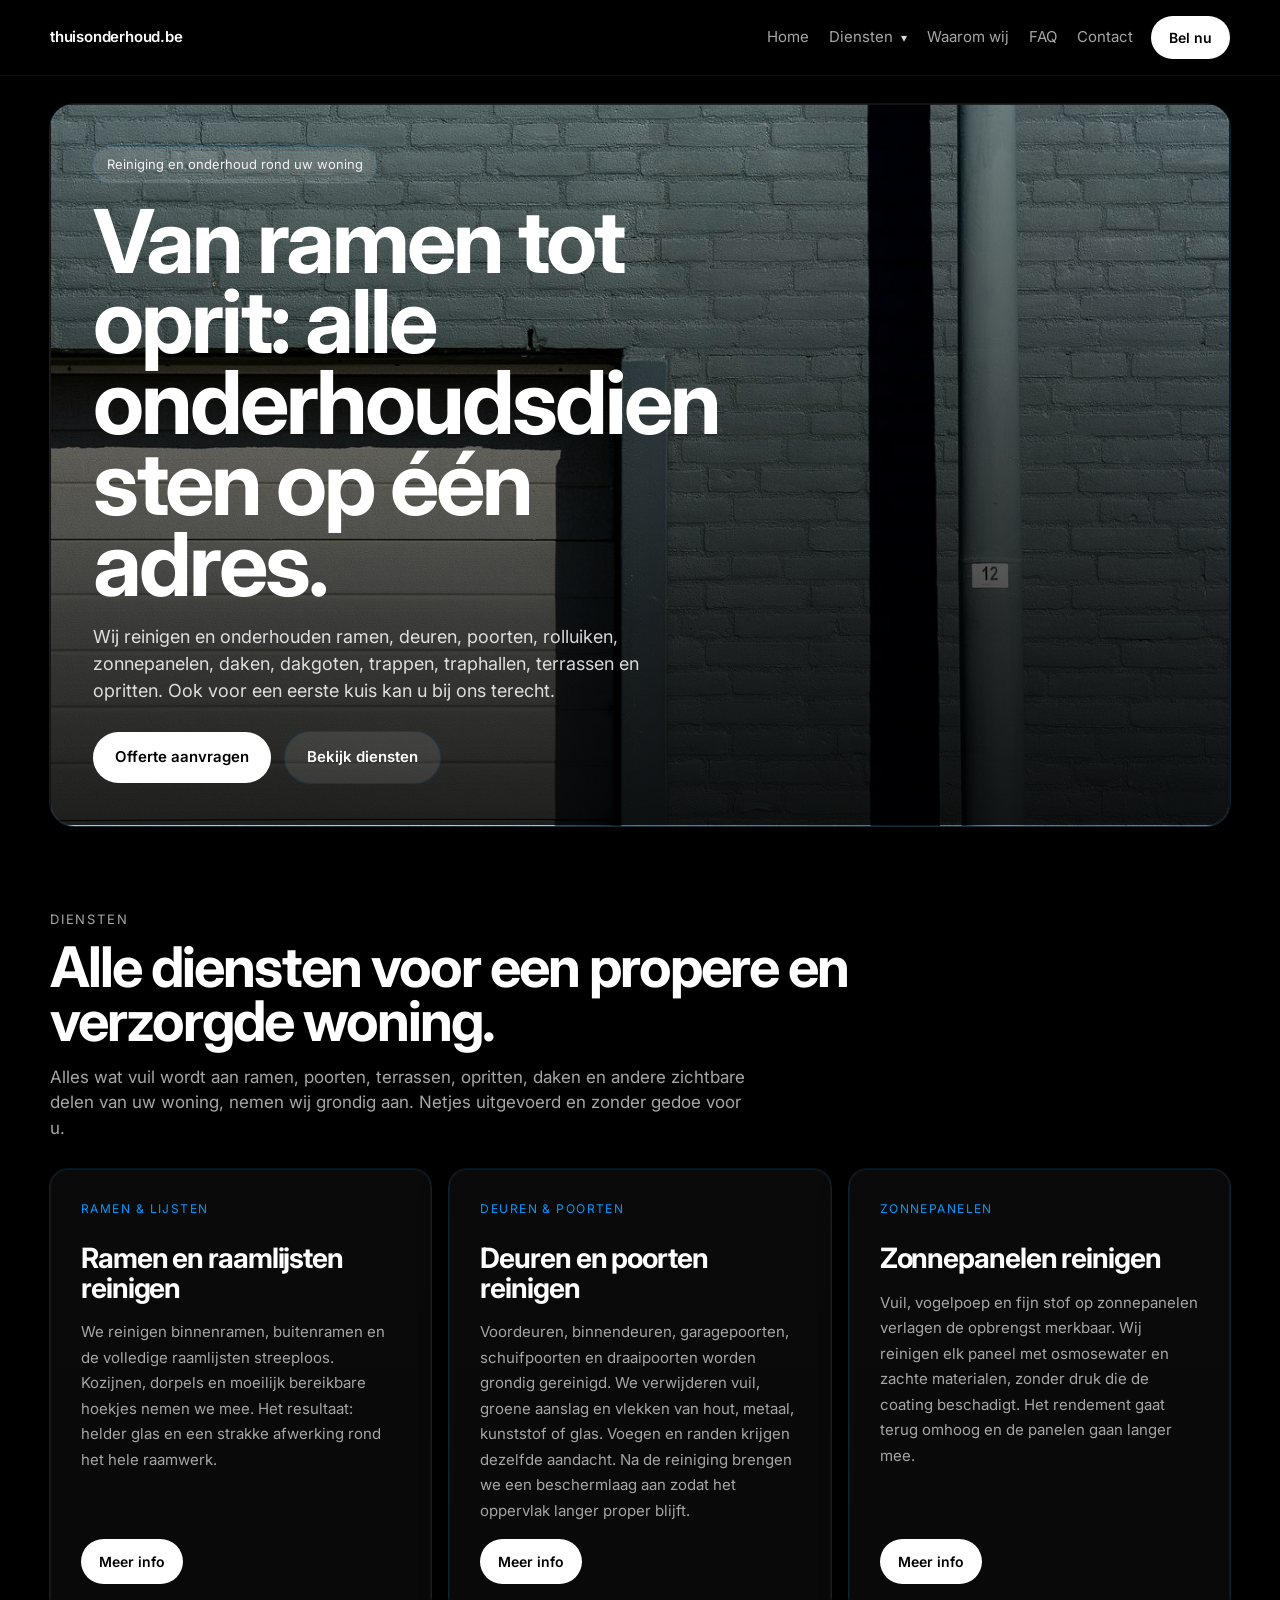
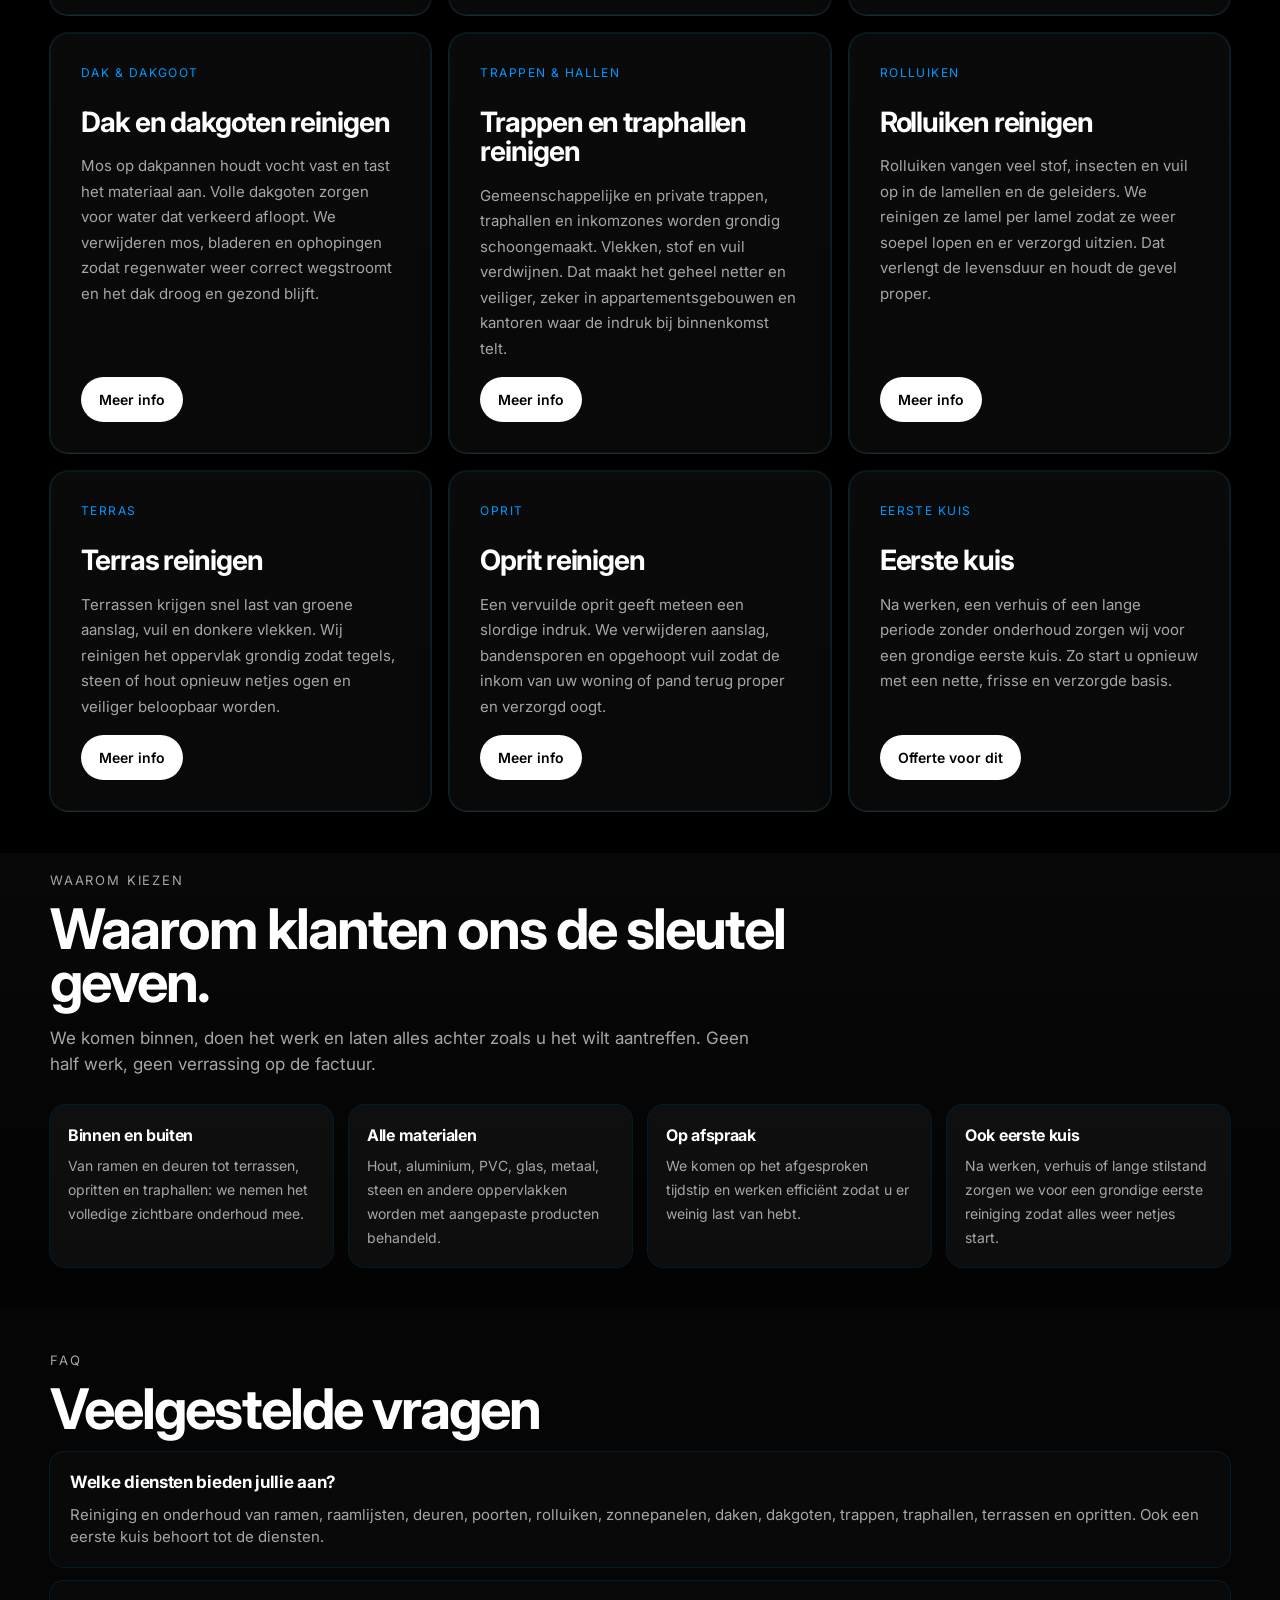
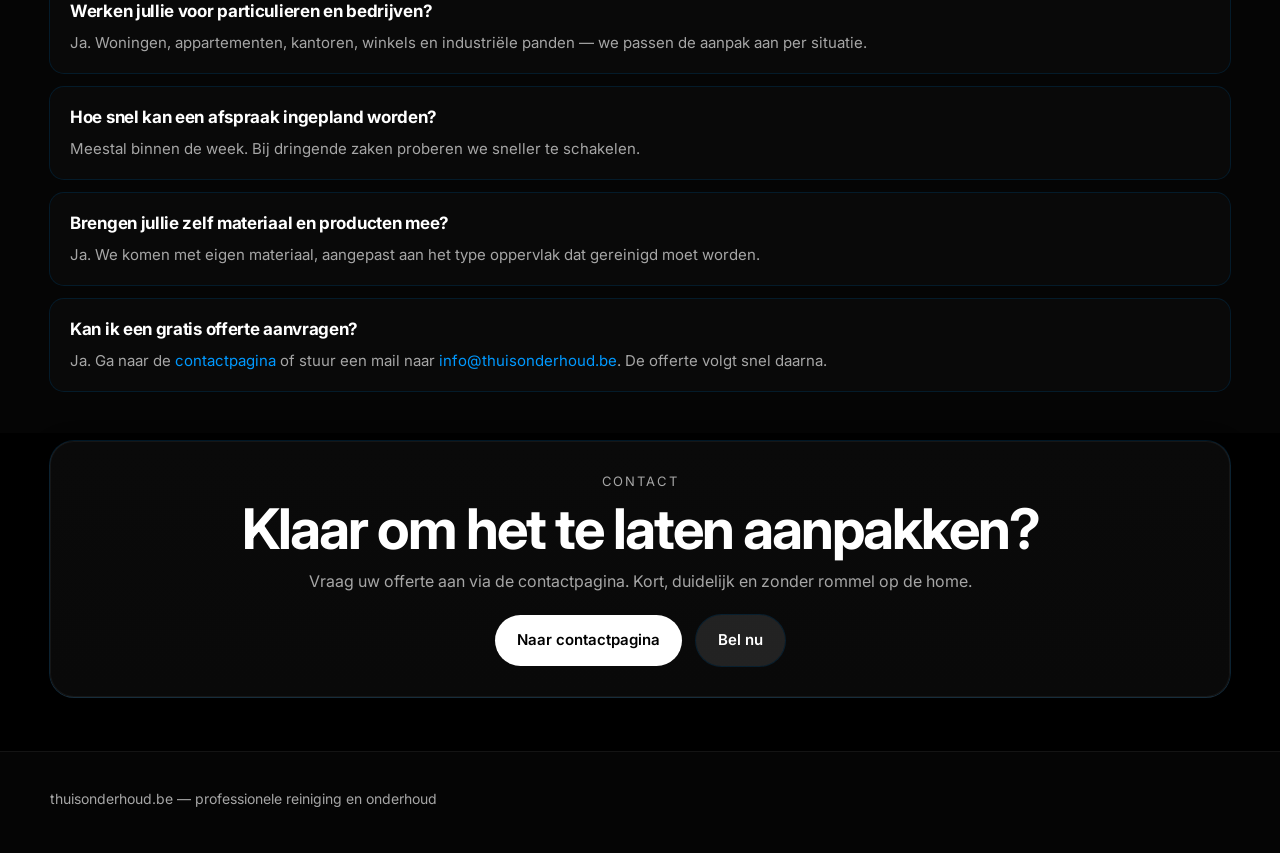
==== commit f7b195fe: "Refocus home CTA and strengthen contact page layout" ====
--- a/index.html
+++ b/index.html
@@ -149,7 +149,7 @@
       </div>
     </section>
 
-    <section id="voordelen" class="section-alt">
+    <section id="voordelen" class="section-alt home-contrast-section">
       <div class="container">
         <div class="section-label">Waarom kiezen</div>
         <h2>Waarom klanten ons de sleutel geven.</h2>
@@ -175,7 +175,7 @@
       </div>
     </section>
 
-    <section id="faq">
+    <section id="faq" class="home-light-section">
       <div class="container">
         <div class="section-label">FAQ</div>
         <h2>Veelgestelde vragen</h2>
@@ -198,73 +198,22 @@
           </div>
           <div class="faq-item">
             <strong>Kan ik een gratis offerte aanvragen?</strong>
-            <p>Ja. Vul het formulier hieronder in of stuur een mail naar <a href="mailto:info@thuisonderhoud.be" style="color:var(--accent);">info@thuisonderhoud.be</a>. De offerte volgt snel daarna.</p>
-          </div>
-        </div>
-      </div>
-    </section>
-
-    <section id="contact" class="section-compact">
-      <div class="container">
-        <div class="cta-wrap">
-          <div>
-            <div class="section-label">Contact</div>
-            <h2>Klaar om het te laten aanpakken?</h2>
-            <p>Vul het formulier in en we nemen binnen 24 uur contact op met een vrijblijvende offerte.</p>
-            <div class="contact-info">
-              <a href="mailto:info@thuisonderhoud.be" class="contact-link">
-                <span class="contact-link-label">E-mail</span>
-                info@thuisonderhoud.be
-              </a>
-              <a href="tel:+3214718080" class="contact-link">
-                <span class="contact-link-label">Telefoon</span>
-                014 71 80 80
-              </a>
-            </div>
-          </div>
-          <form id="offerte-form" action="mail.php" method="POST" class="contact-form" novalidate>
-            <div class="form-row">
-              <div class="form-group">
-                <label for="naam">Naam *</label>
-                <input type="text" id="naam" name="naam" required placeholder="Jan Janssen">
-              </div>
-              <div class="form-group">
-                <label for="email">E-mail *</label>
-                <input type="email" id="email" name="email" required placeholder="jan@voorbeeld.be">
-              </div>
-            </div>
-            <div class="form-row">
-              <div class="form-group">
-                <label for="telefoon">Telefoonnummer</label>
-                <input type="tel" id="telefoon" name="telefoon" placeholder="014 00 00 00">
-              </div>
-              <div class="form-group">
-                <label for="postcode">Postcode / gemeente *</label>
-                <input type="text" id="postcode" name="postcode" required placeholder="2000 Antwerpen">
-              </div>
-            </div>
-            <div class="form-group">
-              <label for="dienst">Type aanvraag *</label>
-              <select id="dienst" name="dienst" required>
-                <option value="" disabled selected>Kies een dienst…</option>
-                <option value="Ramenreiniging">Ramenreiniging</option>
-                <option value="Deuren en poorten">Deuren en poorten</option>
-                <option value="Zonnepanelen">Zonnepanelen</option>
-                <option value="Dak en dakgoot">Dak en dakgoot</option>
-                <option value="Trappen en traphallen">Trappen en traphallen</option>
-                <option value="Rolluiken">Rolluiken</option>
-                <option value="Terras">Terras</option>
-                <option value="Oprit">Oprit</option>
-                <option value="Eerste kuis">Eerste kuis</option>
-                <option value="Andere">Andere</option>
-              </select>
-            </div>
-            <div class="form-group">
-              <label for="omschrijving">Korte omschrijving *</label>
-              <textarea id="omschrijving" name="omschrijving" required placeholder="Beschrijf kort wat er gereinigd of onderhouden moet worden…"></textarea>
-            </div>
-            <button type="submit" class="btn-submit">Stuur aanvraag</button>
-          </form>
+            <p>Ja. Ga naar de <a href="contact.html" style="color:var(--accent);">contactpagina</a> of stuur een mail naar <a href="mailto:info@thuisonderhoud.be" style="color:var(--accent);">info@thuisonderhoud.be</a>. De offerte volgt snel daarna.</p>
+          </div>
+        </div>
+      </div>
+    </section>
+
+    <section id="contact" class="section-compact home-contact-cta">
+      <div class="container">
+        <div class="cta-banner">
+          <div class="section-label">Contact</div>
+          <h2>Klaar om het te laten aanpakken?</h2>
+          <p>Vraag uw offerte aan via de contactpagina. Kort, duidelijk en zonder rommel op de home.</p>
+          <div class="actions">
+            <a class="btn-primary" href="contact.html">Naar contactpagina</a>
+            <a class="btn-secondary" href="tel:+3214718080">Bel nu</a>
+          </div>
         </div>
       </div>
     </section>
--- a/style.css
+++ b/style.css
@@ -309,6 +309,15 @@
 .cards  { display: grid; grid-template-columns: repeat(3, minmax(0,1fr)); gap: 18px; }
 
 /* ── Feature band ── */
+.home-contrast-section {
+  background: linear-gradient(180deg, rgba(255,255,255,0.03) 0%, rgba(255,255,255,0.01) 100%);
+}
+.home-light-section {
+  background: #050505;
+}
+.home-contact-cta {
+  padding-top: 8px;
+}
 .feature-band {
   display: grid;
   grid-template-columns: repeat(4, minmax(0, 1fr));
@@ -408,6 +417,12 @@
   margin-top: 12px;
   margin-bottom: 0;
 }
+.contact-page-section {
+  padding-top: 12px;
+}
+.contact-page-wrap {
+  grid-template-columns: 0.95fr 1.05fr;
+}
 
 /* ── Contact info links ── */
 .contact-info {
@@ -547,10 +562,11 @@
 
 /* ── Footer ── */
 footer {
-  padding: 28px 0 40px;
+  padding: 36px 0 44px;
   color: var(--muted);
   font-size: 14px;
   border-top: 1px solid rgba(255,255,255,0.06);
+  background: #050505;
 }
 
 /* ── Responsive ── */
